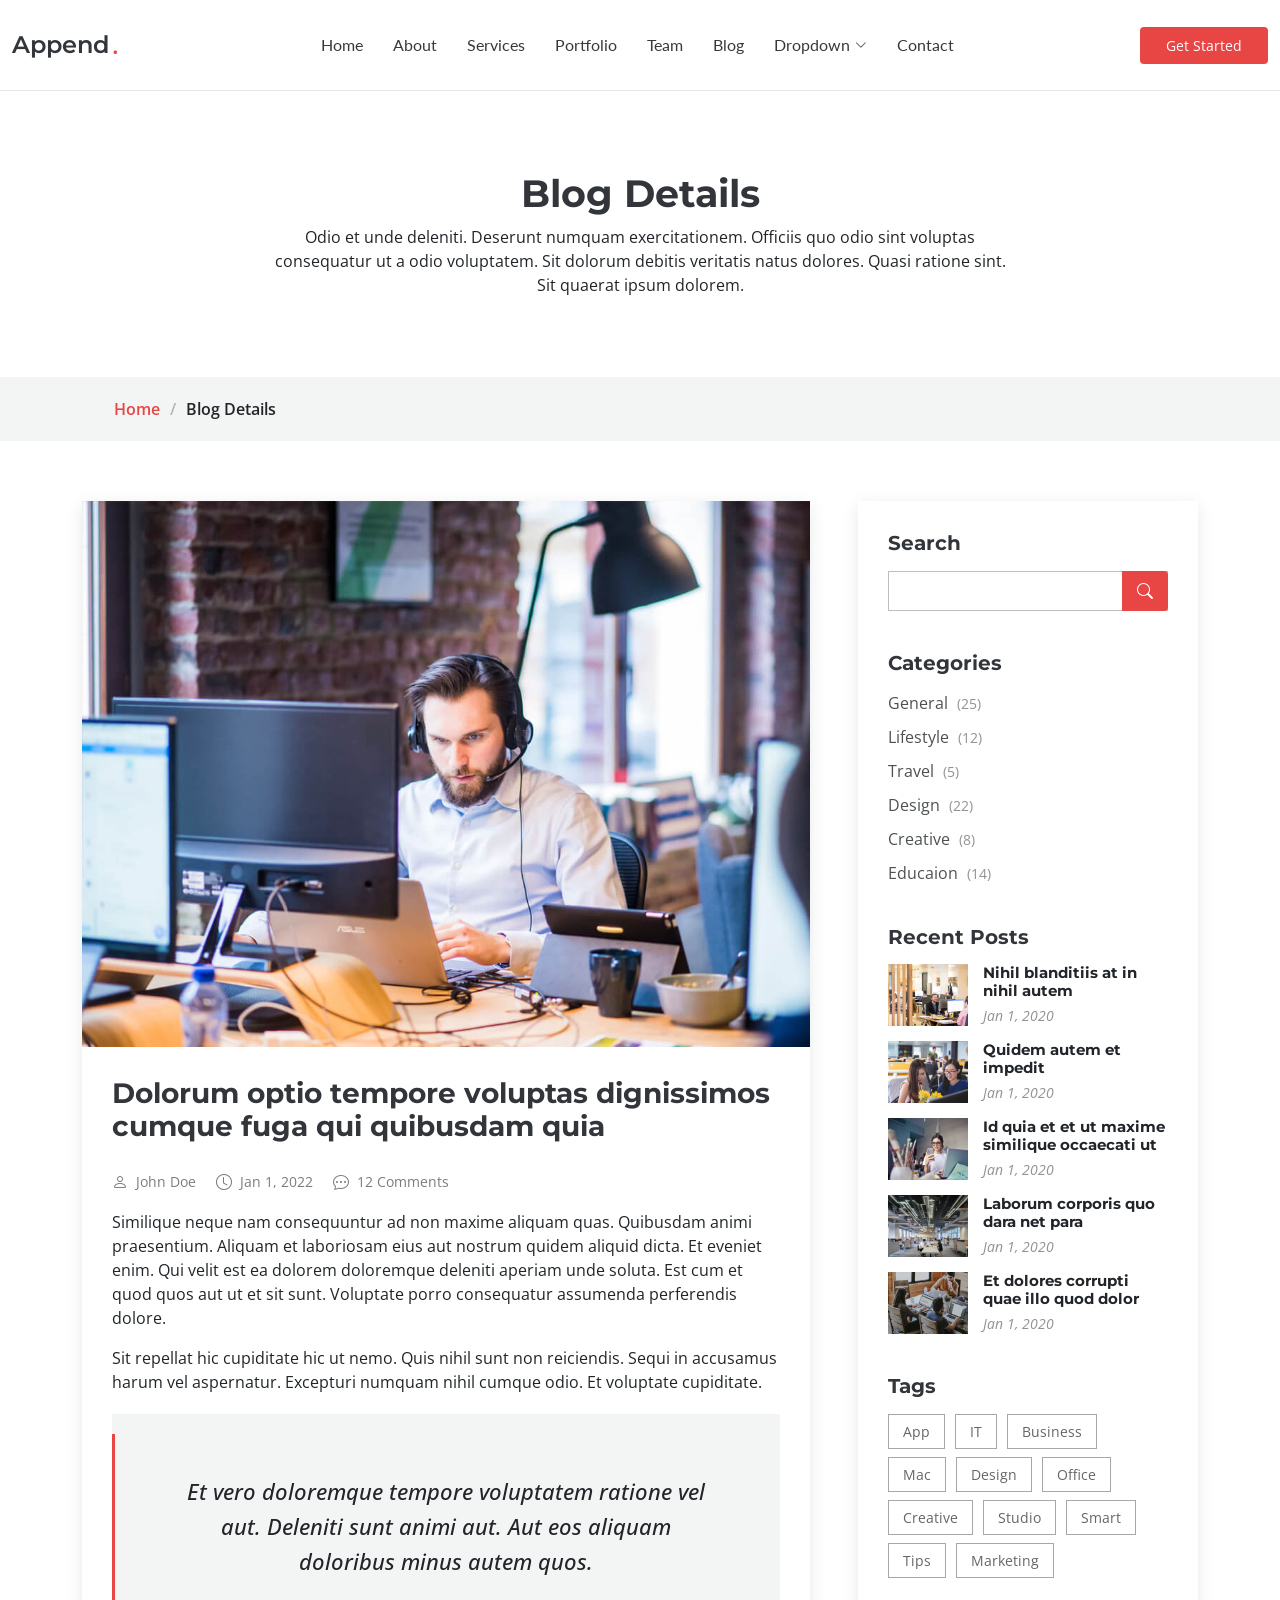
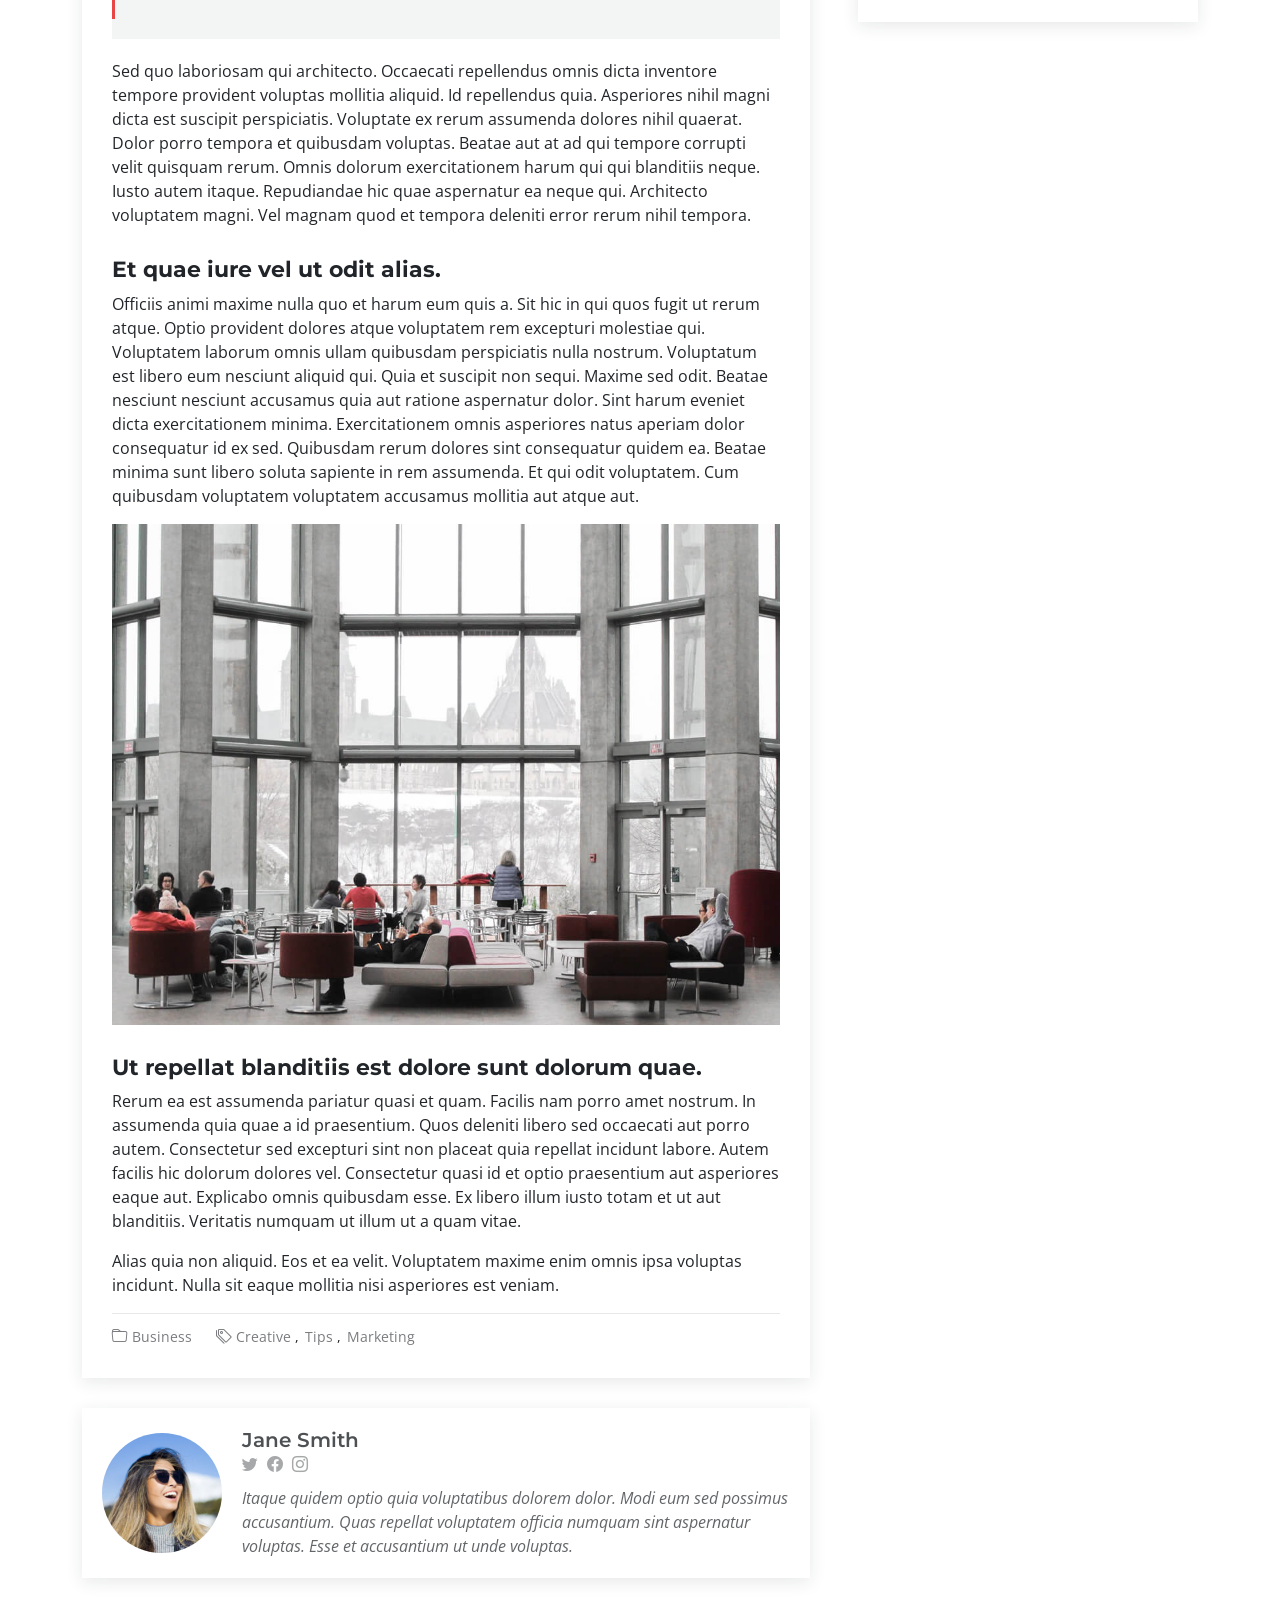
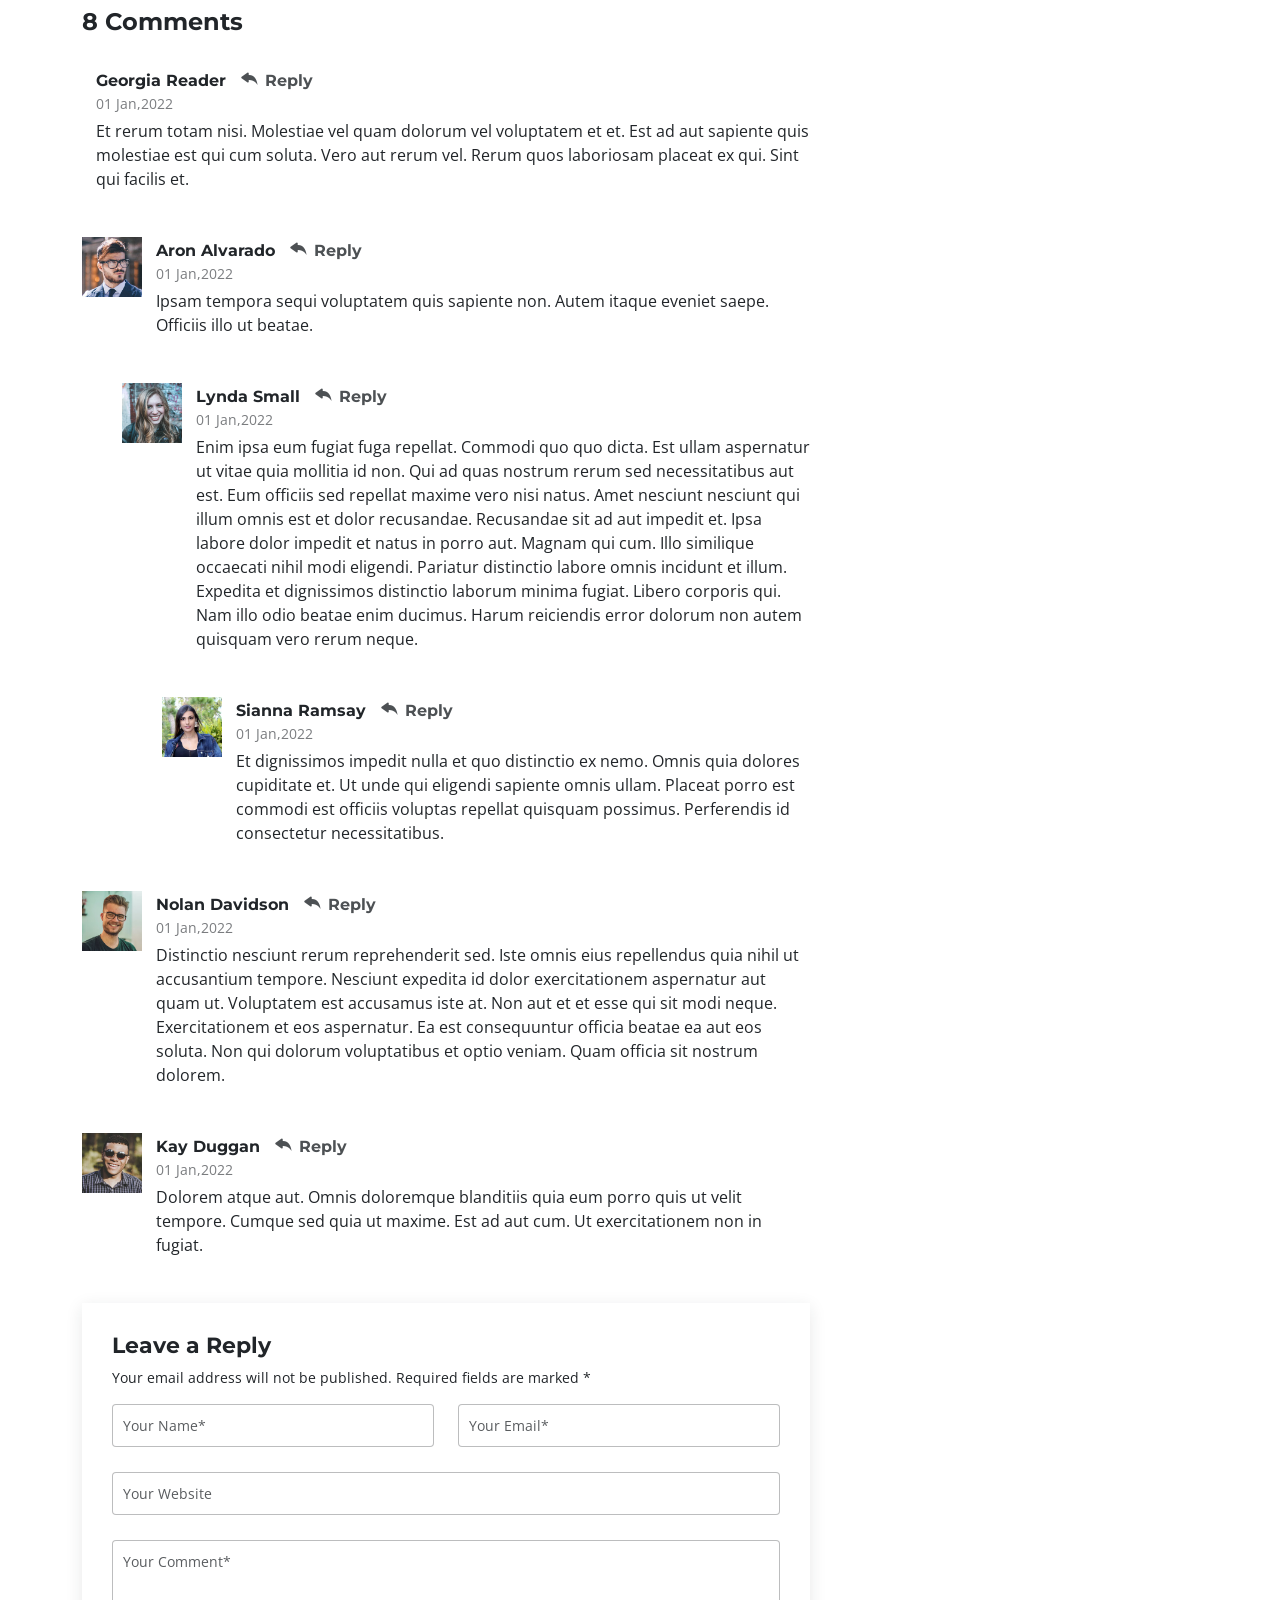
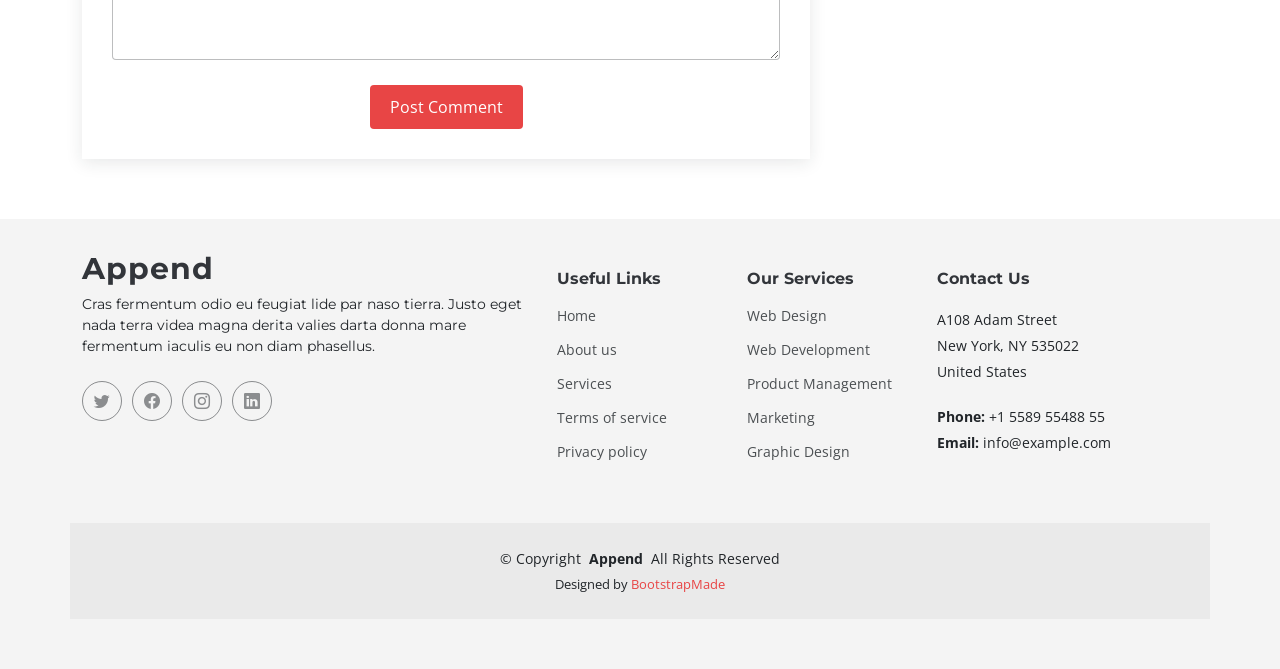
==== Append/blog-details.html @ 755de1eb "Welcome-to-Our-Website-HTML-CSS-JS" ====
<!DOCTYPE html>
<html lang="en">

<head>
  <meta charset="utf-8">
  <meta content="width=device-width, initial-scale=1.0" name="viewport">

  <title>Blog Details - Append Bootstrap Temlate</title>
  <meta content="" name="description">
  <meta content="" name="keywords">

  <!-- Favicons -->
  <link href="assets/img/favicon.png" rel="icon">
  <link href="assets/img/apple-touch-icon.png" rel="apple-touch-icon">

  <!-- Fonts -->
  <link href="https://fonts.googleapis.com" rel="preconnect">
  <link href="https://fonts.gstatic.com" rel="preconnect" crossorigin>
  <link href="https://fonts.googleapis.com/css2?family=Open+Sans:ital,wght@0,300;0,400;0,500;0,600;0,700;0,800;1,300;1,400;1,500;1,600;1,700;1,800&family=Montserrat:ital,wght@0,100;0,200;0,300;0,400;0,500;0,600;0,700;0,800;0,900;1,100;1,200;1,300;1,400;1,500;1,600;1,700;1,800;1,900&family=Lato:ital,wght@0,100;0,300;0,400;0,700;0,900;1,100;1,300;1,400;1,700;1,900&display=swap" rel="stylesheet">

  <!-- Vendor CSS Files -->
  <link href="assets/vendor/bootstrap/css/bootstrap.min.css" rel="stylesheet">
  <link href="assets/vendor/bootstrap-icons/bootstrap-icons.css" rel="stylesheet">
  <link href="assets/vendor/glightbox/css/glightbox.min.css" rel="stylesheet">
  <link href="assets/vendor/swiper/swiper-bundle.min.css" rel="stylesheet">
  <link href="assets/vendor/aos/aos.css" rel="stylesheet">

  <!-- Template Main CSS File -->
  <link href="assets/css/main.css" rel="stylesheet">

  <!-- =======================================================
  * Template Name: Append
  * Updated: Jun 20 2023 with Bootstrap v5.3.0
  * Template URL: https://bootstrapmade.com/append-bootstrap-website-template/
  * Author: BootstrapMade.com
  * License: https://bootstrapmade.com/license/
  ======================================================== -->
</head>

<body class="blog-details-page" data-bs-spy="scroll" data-bs-target="#navmenu">

  <!-- ======= Header ======= -->
  <header id="header" class="header sticky-top d-flex align-items-center">
    <div class="container-fluid d-flex align-items-center justify-content-between">

      <a href="index.html" class="logo d-flex align-items-center me-auto me-xl-0">
        <!-- Uncomment the line below if you also wish to use an image logo -->
        <!-- <img src="assets/img/logo.png" alt=""> -->
        <h1>Append</h1>
        <span>.</span>
      </a>

      <!-- Nav Menu -->
      <nav id="navmenu" class="navmenu">
        <ul>
          <li><a href="index.html#hero">Home</a></li>
          <li><a href="index.html#about">About</a></li>
          <li><a href="index.html#services">Services</a></li>
          <li><a href="index.html#portfolio">Portfolio</a></li>
          <li><a href="index.html#team">Team</a></li>
          <li><a href="blog.html">Blog</a></li>
          <li class="dropdown has-dropdown"><a href="#"><span>Dropdown</span> <i class="bi bi-chevron-down"></i></a>
            <ul class="dd-box-shadow">
              <li><a href="#">Dropdown 1</a></li>
              <li class="dropdown has-dropdown"><a href="#"><span>Deep Dropdown</span> <i class="bi bi-chevron-down"></i></a>
                <ul class="dd-box-shadow">
                  <li><a href="#">Deep Dropdown 1</a></li>
                  <li><a href="#">Deep Dropdown 2</a></li>
                  <li><a href="#">Deep Dropdown 3</a></li>
                  <li><a href="#">Deep Dropdown 4</a></li>
                  <li><a href="#">Deep Dropdown 5</a></li>
                </ul>
              </li>
              <li><a href="#">Dropdown 2</a></li>
              <li><a href="#">Dropdown 3</a></li>
              <li><a href="#">Dropdown 4</a></li>
            </ul>
          </li>
          <li><a href="index.html#contact">Contact</a></li>
        </ul>

        <i class="mobile-nav-toggle d-xl-none bi bi-list"></i>
      </nav><!-- End Nav Menu -->

      <a class="btn-getstarted" href="index.html#about">Get Started</a>

    </div>
  </header><!-- End Header -->

  <main id="main">

    <!-- Blog Details Page Title & Breadcrumbs -->
    <div data-aos="fade" class="page-title">
      <div class="heading">
        <div class="container">
          <div class="row d-flex justify-content-center text-center">
            <div class="col-lg-8">
              <h1>Blog Details</h1>
              <p class="mb-0">Odio et unde deleniti. Deserunt numquam exercitationem. Officiis quo odio sint voluptas consequatur ut a odio voluptatem. Sit dolorum debitis veritatis natus dolores. Quasi ratione sint. Sit quaerat ipsum dolorem.</p>
            </div>
          </div>
        </div>
      </div>
      <nav class="breadcrumbs">
        <div class="container">
          <ol>
            <li><a href="index.html">Home</a></li>
            <li class="current">Blog Details</li>
          </ol>
        </div>
      </nav>
    </div><!-- End Page Title -->

    <!-- Blog-details Section - Blog Details Page -->
    <section id="blog-details" class="blog-details">

      <div class="container" data-aos="fade-up" data-aos-delay="100">

        <div class="row g-5">

          <div class="col-lg-8">

            <article class="article">

              <div class="post-img">
                <img src="assets/img/blog/blog-1.jpg" alt="" class="img-fluid">
              </div>

              <h2 class="title">Dolorum optio tempore voluptas dignissimos cumque fuga qui quibusdam quia</h2>

              <div class="meta-top">
                <ul>
                  <li class="d-flex align-items-center"><i class="bi bi-person"></i> <a href="blog-details.html">John Doe</a></li>
                  <li class="d-flex align-items-center"><i class="bi bi-clock"></i> <a href="blog-details.html"><time datetime="2020-01-01">Jan 1, 2022</time></a></li>
                  <li class="d-flex align-items-center"><i class="bi bi-chat-dots"></i> <a href="blog-details.html">12 Comments</a></li>
                </ul>
              </div><!-- End meta top -->

              <div class="content">
                <p>
                  Similique neque nam consequuntur ad non maxime aliquam quas. Quibusdam animi praesentium. Aliquam et laboriosam eius aut nostrum quidem aliquid dicta.
                  Et eveniet enim. Qui velit est ea dolorem doloremque deleniti aperiam unde soluta. Est cum et quod quos aut ut et sit sunt. Voluptate porro consequatur assumenda perferendis dolore.
                </p>

                <p>
                  Sit repellat hic cupiditate hic ut nemo. Quis nihil sunt non reiciendis. Sequi in accusamus harum vel aspernatur. Excepturi numquam nihil cumque odio. Et voluptate cupiditate.
                </p>

                <blockquote>
                  <p>
                    Et vero doloremque tempore voluptatem ratione vel aut. Deleniti sunt animi aut. Aut eos aliquam doloribus minus autem quos.
                  </p>
                </blockquote>

                <p>
                  Sed quo laboriosam qui architecto. Occaecati repellendus omnis dicta inventore tempore provident voluptas mollitia aliquid. Id repellendus quia. Asperiores nihil magni dicta est suscipit perspiciatis. Voluptate ex rerum assumenda dolores nihil quaerat.
                  Dolor porro tempora et quibusdam voluptas. Beatae aut at ad qui tempore corrupti velit quisquam rerum. Omnis dolorum exercitationem harum qui qui blanditiis neque.
                  Iusto autem itaque. Repudiandae hic quae aspernatur ea neque qui. Architecto voluptatem magni. Vel magnam quod et tempora deleniti error rerum nihil tempora.
                </p>

                <h3>Et quae iure vel ut odit alias.</h3>
                <p>
                  Officiis animi maxime nulla quo et harum eum quis a. Sit hic in qui quos fugit ut rerum atque. Optio provident dolores atque voluptatem rem excepturi molestiae qui. Voluptatem laborum omnis ullam quibusdam perspiciatis nulla nostrum. Voluptatum est libero eum nesciunt aliquid qui.
                  Quia et suscipit non sequi. Maxime sed odit. Beatae nesciunt nesciunt accusamus quia aut ratione aspernatur dolor. Sint harum eveniet dicta exercitationem minima. Exercitationem omnis asperiores natus aperiam dolor consequatur id ex sed. Quibusdam rerum dolores sint consequatur quidem ea.
                  Beatae minima sunt libero soluta sapiente in rem assumenda. Et qui odit voluptatem. Cum quibusdam voluptatem voluptatem accusamus mollitia aut atque aut.
                </p>
                <img src="assets/img/blog/blog-inside-post.jpg" class="img-fluid" alt="">

                <h3>Ut repellat blanditiis est dolore sunt dolorum quae.</h3>
                <p>
                  Rerum ea est assumenda pariatur quasi et quam. Facilis nam porro amet nostrum. In assumenda quia quae a id praesentium. Quos deleniti libero sed occaecati aut porro autem. Consectetur sed excepturi sint non placeat quia repellat incidunt labore. Autem facilis hic dolorum dolores vel.
                  Consectetur quasi id et optio praesentium aut asperiores eaque aut. Explicabo omnis quibusdam esse. Ex libero illum iusto totam et ut aut blanditiis. Veritatis numquam ut illum ut a quam vitae.
                </p>
                <p>
                  Alias quia non aliquid. Eos et ea velit. Voluptatem maxime enim omnis ipsa voluptas incidunt. Nulla sit eaque mollitia nisi asperiores est veniam.
                </p>

              </div><!-- End post content -->

              <div class="meta-bottom">
                <i class="bi bi-folder"></i>
                <ul class="cats">
                  <li><a href="#">Business</a></li>
                </ul>

                <i class="bi bi-tags"></i>
                <ul class="tags">
                  <li><a href="#">Creative</a></li>
                  <li><a href="#">Tips</a></li>
                  <li><a href="#">Marketing</a></li>
                </ul>
              </div><!-- End meta bottom -->

            </article><!-- End post article -->

            <div class="blog-author d-flex align-items-center">
              <img src="assets/img/blog/blog-author.jpg" class="rounded-circle flex-shrink-0" alt="">
              <div>
                <h4>Jane Smith</h4>
                <div class="social-links">
                  <a href="https://twitters.com/#"><i class="bi bi-twitter"></i></a>
                  <a href="https://facebook.com/#"><i class="bi bi-facebook"></i></a>
                  <a href="https://instagram.com/#"><i class="biu bi-instagram"></i></a>
                </div>
                <p>
                  Itaque quidem optio quia voluptatibus dolorem dolor. Modi eum sed possimus accusantium. Quas repellat voluptatem officia numquam sint aspernatur voluptas. Esse et accusantium ut unde voluptas.
                </p>
              </div>
            </div><!-- End post author -->

            <div class="comments">

              <h4 class="comments-count">8 Comments</h4>

              <div id="comment-1" class="comment">
                <div class="d-flex">
                  <div class="comment-img"><img src="assets/img/blog/comments.jpg" alt=""></div>
                  <div>
                    <h5><a href="">Georgia Reader</a> <a href="#" class="reply"><i class="bi bi-reply-fill"></i> Reply</a></h5>
                    <time datetime="2020-01-01">01 Jan,2022</time>
                    <p>
                      Et rerum totam nisi. Molestiae vel quam dolorum vel voluptatem et et. Est ad aut sapiente quis molestiae est qui cum soluta.
                      Vero aut rerum vel. Rerum quos laboriosam placeat ex qui. Sint qui facilis et.
                    </p>
                  </div>
                </div>
              </div><!-- End comment #1 -->

              <div id="comment-2" class="comment">
                <div class="d-flex">
                  <div class="comment-img"><img src="assets/img/blog/comments-2.jpg" alt=""></div>
                  <div>
                    <h5><a href="">Aron Alvarado</a> <a href="#" class="reply"><i class="bi bi-reply-fill"></i> Reply</a></h5>
                    <time datetime="2020-01-01">01 Jan,2022</time>
                    <p>
                      Ipsam tempora sequi voluptatem quis sapiente non. Autem itaque eveniet saepe. Officiis illo ut beatae.
                    </p>
                  </div>
                </div>

                <div id="comment-reply-1" class="comment comment-reply">
                  <div class="d-flex">
                    <div class="comment-img"><img src="assets/img/blog/comments-3.jpg" alt=""></div>
                    <div>
                      <h5><a href="">Lynda Small</a> <a href="#" class="reply"><i class="bi bi-reply-fill"></i> Reply</a></h5>
                      <time datetime="2020-01-01">01 Jan,2022</time>
                      <p>
                        Enim ipsa eum fugiat fuga repellat. Commodi quo quo dicta. Est ullam aspernatur ut vitae quia mollitia id non. Qui ad quas nostrum rerum sed necessitatibus aut est. Eum officiis sed repellat maxime vero nisi natus. Amet nesciunt nesciunt qui illum omnis est et dolor recusandae.

                        Recusandae sit ad aut impedit et. Ipsa labore dolor impedit et natus in porro aut. Magnam qui cum. Illo similique occaecati nihil modi eligendi. Pariatur distinctio labore omnis incidunt et illum. Expedita et dignissimos distinctio laborum minima fugiat.

                        Libero corporis qui. Nam illo odio beatae enim ducimus. Harum reiciendis error dolorum non autem quisquam vero rerum neque.
                      </p>
                    </div>
                  </div>

                  <div id="comment-reply-2" class="comment comment-reply">
                    <div class="d-flex">
                      <div class="comment-img"><img src="assets/img/blog/comments-4.jpg" alt=""></div>
                      <div>
                        <h5><a href="">Sianna Ramsay</a> <a href="#" class="reply"><i class="bi bi-reply-fill"></i> Reply</a></h5>
                        <time datetime="2020-01-01">01 Jan,2022</time>
                        <p>
                          Et dignissimos impedit nulla et quo distinctio ex nemo. Omnis quia dolores cupiditate et. Ut unde qui eligendi sapiente omnis ullam. Placeat porro est commodi est officiis voluptas repellat quisquam possimus. Perferendis id consectetur necessitatibus.
                        </p>
                      </div>
                    </div>

                  </div><!-- End comment reply #2-->

                </div><!-- End comment reply #1-->

              </div><!-- End comment #2-->

              <div id="comment-3" class="comment">
                <div class="d-flex">
                  <div class="comment-img"><img src="assets/img/blog/comments-5.jpg" alt=""></div>
                  <div>
                    <h5><a href="">Nolan Davidson</a> <a href="#" class="reply"><i class="bi bi-reply-fill"></i> Reply</a></h5>
                    <time datetime="2020-01-01">01 Jan,2022</time>
                    <p>
                      Distinctio nesciunt rerum reprehenderit sed. Iste omnis eius repellendus quia nihil ut accusantium tempore. Nesciunt expedita id dolor exercitationem aspernatur aut quam ut. Voluptatem est accusamus iste at.
                      Non aut et et esse qui sit modi neque. Exercitationem et eos aspernatur. Ea est consequuntur officia beatae ea aut eos soluta. Non qui dolorum voluptatibus et optio veniam. Quam officia sit nostrum dolorem.
                    </p>
                  </div>
                </div>

              </div><!-- End comment #3 -->

              <div id="comment-4" class="comment">
                <div class="d-flex">
                  <div class="comment-img"><img src="assets/img/blog/comments-6.jpg" alt=""></div>
                  <div>
                    <h5><a href="">Kay Duggan</a> <a href="#" class="reply"><i class="bi bi-reply-fill"></i> Reply</a></h5>
                    <time datetime="2020-01-01">01 Jan,2022</time>
                    <p>
                      Dolorem atque aut. Omnis doloremque blanditiis quia eum porro quis ut velit tempore. Cumque sed quia ut maxime. Est ad aut cum. Ut exercitationem non in fugiat.
                    </p>
                  </div>
                </div>

              </div><!-- End comment #4 -->

              <div class="reply-form">

                <h4>Leave a Reply</h4>
                <p>Your email address will not be published. Required fields are marked * </p>
                <form action="">
                  <div class="row">
                    <div class="col-md-6 form-group">
                      <input name="name" type="text" class="form-control" placeholder="Your Name*">
                    </div>
                    <div class="col-md-6 form-group">
                      <input name="email" type="text" class="form-control" placeholder="Your Email*">
                    </div>
                  </div>
                  <div class="row">
                    <div class="col form-group">
                      <input name="website" type="text" class="form-control" placeholder="Your Website">
                    </div>
                  </div>
                  <div class="row">
                    <div class="col form-group">
                      <textarea name="comment" class="form-control" placeholder="Your Comment*"></textarea>
                    </div>
                  </div>

                  <div class="text-center">
                    <button type="submit" class="btn btn-primary">Post Comment</button>
                  </div>

                </form>

              </div>

            </div><!-- End blog comments -->

          </div>

          <div class="col-lg-4">

            <div class="sidebar">

              <div class="sidebar-item search-form">
                <h3 class="sidebar-title">Search</h3>
                <form action="" class="mt-3">
                  <input type="text">
                  <button type="submit"><i class="bi bi-search"></i></button>
                </form>
              </div><!-- End sidebar search formn-->

              <div class="sidebar-item categories">
                <h3 class="sidebar-title">Categories</h3>
                <ul class="mt-3">
                  <li><a href="#">General <span>(25)</span></a></li>
                  <li><a href="#">Lifestyle <span>(12)</span></a></li>
                  <li><a href="#">Travel <span>(5)</span></a></li>
                  <li><a href="#">Design <span>(22)</span></a></li>
                  <li><a href="#">Creative <span>(8)</span></a></li>
                  <li><a href="#">Educaion <span>(14)</span></a></li>
                </ul>
              </div><!-- End sidebar categories-->

              <div class="sidebar-item recent-posts">
                <h3 class="sidebar-title">Recent Posts</h3>

                <div class="post-item">
                  <img src="assets/img/blog/blog-recent-1.jpg" alt="" class="flex-shrink-0">
                  <div>
                    <h4><a href="blog-details.html">Nihil blanditiis at in nihil autem</a></h4>
                    <time datetime="2020-01-01">Jan 1, 2020</time>
                  </div>
                </div><!-- End recent post item-->

                <div class="post-item">
                  <img src="assets/img/blog/blog-recent-2.jpg" alt="" class="flex-shrink-0">
                  <div>
                    <h4><a href="blog-details.html">Quidem autem et impedit</a></h4>
                    <time datetime="2020-01-01">Jan 1, 2020</time>
                  </div>
                </div><!-- End recent post item-->

                <div class="post-item">
                  <img src="assets/img/blog/blog-recent-3.jpg" alt="" class="flex-shrink-0">
                  <div>
                    <h4><a href="blog-details.html">Id quia et et ut maxime similique occaecati ut</a></h4>
                    <time datetime="2020-01-01">Jan 1, 2020</time>
                  </div>
                </div><!-- End recent post item-->

                <div class="post-item">
                  <img src="assets/img/blog/blog-recent-4.jpg" alt="" class="flex-shrink-0">
                  <div>
                    <h4><a href="blog-details.html">Laborum corporis quo dara net para</a></h4>
                    <time datetime="2020-01-01">Jan 1, 2020</time>
                  </div>
                </div><!-- End recent post item-->

                <div class="post-item">
                  <img src="assets/img/blog/blog-recent-5.jpg" alt="" class="flex-shrink-0">
                  <div>
                    <h4><a href="blog-details.html">Et dolores corrupti quae illo quod dolor</a></h4>
                    <time datetime="2020-01-01">Jan 1, 2020</time>
                  </div>
                </div><!-- End recent post item-->

              </div><!-- End sidebar recent posts-->

              <div class="sidebar-item tags">
                <h3 class="sidebar-title">Tags</h3>
                <ul class="mt-3">
                  <li><a href="#">App</a></li>
                  <li><a href="#">IT</a></li>
                  <li><a href="#">Business</a></li>
                  <li><a href="#">Mac</a></li>
                  <li><a href="#">Design</a></li>
                  <li><a href="#">Office</a></li>
                  <li><a href="#">Creative</a></li>
                  <li><a href="#">Studio</a></li>
                  <li><a href="#">Smart</a></li>
                  <li><a href="#">Tips</a></li>
                  <li><a href="#">Marketing</a></li>
                </ul>
              </div><!-- End sidebar tags-->

            </div><!-- End Sidebar -->

          </div>

        </div>

      </div>

    </section><!-- End Blog-details Section -->

  </main>

  <!-- ======= Footer ======= -->
  <footer id="footer" class="footer">

    <div class="container footer-top">
      <div class="row gy-4">
        <div class="col-lg-5 col-md-12 footer-about">
          <a href="index.html" class="logo d-flex align-items-center">
            <span>Append</span>
          </a>
          <p>Cras fermentum odio eu feugiat lide par naso tierra. Justo eget nada terra videa magna derita valies darta donna mare fermentum iaculis eu non diam phasellus.</p>
          <div class="social-links d-flex mt-4">
            <a href=""><i class="bi bi-twitter"></i></a>
            <a href=""><i class="bi bi-facebook"></i></a>
            <a href=""><i class="bi bi-instagram"></i></a>
            <a href=""><i class="bi bi-linkedin"></i></a>
          </div>
        </div>

        <div class="col-lg-2 col-6 footer-links">
          <h4>Useful Links</h4>
          <ul>
            <li><a href="#">Home</a></li>
            <li><a href="#">About us</a></li>
            <li><a href="#">Services</a></li>
            <li><a href="#">Terms of service</a></li>
            <li><a href="#">Privacy policy</a></li>
          </ul>
        </div>

        <div class="col-lg-2 col-6 footer-links">
          <h4>Our Services</h4>
          <ul>
            <li><a href="#">Web Design</a></li>
            <li><a href="#">Web Development</a></li>
            <li><a href="#">Product Management</a></li>
            <li><a href="#">Marketing</a></li>
            <li><a href="#">Graphic Design</a></li>
          </ul>
        </div>

        <div class="col-lg-3 col-md-12 footer-contact text-center text-md-start">
          <h4>Contact Us</h4>
          <p>A108 Adam Street</p>
          <p>New York, NY 535022</p>
          <p>United States</p>
          <p class="mt-4"><strong>Phone:</strong> <span>+1 5589 55488 55</span></p>
          <p><strong>Email:</strong> <span>info@example.com</span></p>
        </div>

      </div>
    </div>

    <div class="container copyright text-center mt-4">
      <p>&copy; <span>Copyright</span> <strong class="px-1">Append</strong> <span>All Rights Reserved</span></p>
      <div class="credits">
        <!-- All the links in the footer should remain intact. -->
        <!-- You can delete the links only if you've purchased the pro version. -->
        <!-- Licensing information: https://bootstrapmade.com/license/ -->
        <!-- Purchase the pro version with working PHP/AJAX contact form: [buy-url] -->
        Designed by <a href="https://bootstrapmade.com/">BootstrapMade</a>
      </div>
    </div>

  </footer><!-- End Footer -->

  <!-- Scroll Top Button -->
  <a href="#" id="scroll-top" class="scroll-top d-flex align-items-center justify-content-center"><i class="bi bi-arrow-up-short"></i></a>

  <!-- Preloader -->
  <div id="preloader">
    <div></div>
    <div></div>
    <div></div>
    <div></div>
  </div>

  <!-- Vendor JS Files -->
  <script src="assets/vendor/bootstrap/js/bootstrap.bundle.min.js"></script>
  <script src="assets/vendor/glightbox/js/glightbox.min.js"></script>
  <script src="assets/vendor/purecounter/purecounter_vanilla.js"></script>
  <script src="assets/vendor/isotope-layout/isotope.pkgd.min.js"></script>
  <script src="assets/vendor/swiper/swiper-bundle.min.js"></script>
  <script src="assets/vendor/aos/aos.js"></script>
  <script src="assets/vendor/php-email-form/validate.js"></script>

  <!-- Template Main JS File -->
  <script src="assets/js/main.js"></script>

</body>

</html>
---- Append/assets/css/main.css ----
/**
* Template Name: Append
* Updated: Jun 20 2023 with Bootstrap v5.3.0
* Template URL: https://bootstrapmade.com/append-bootstrap-website-template/
* Author: BootstrapMade.com
* License: https://bootstrapmade.com/license/
*/

/*--------------------------------------------------------------
# Font & Color Variables
# Help: https://bootstrapmade.com/color-system/
--------------------------------------------------------------*/
/* Fonts */
:root {
  --font-default: "Open Sans", system-ui, -apple-system, "Segoe UI", Roboto, "Helvetica Neue", Arial, "Noto Sans", "Liberation Sans", sans-serif, "Apple Color Emoji", "Segoe UI Emoji", "Segoe UI Symbol", "Noto Color Emoji";
  --font-primary: "Montserrat", sans-serif;
  --font-secondary: "Lato", sans-serif;
}

/* Global Colors */
:root {
  --color-default: #212529;
  --color-default-rgb: 33, 37, 41;
  --color-background: #ffffff;
  --color-background-rgb: 255, 255, 255;
  --color-primary: #e84545;
  --color-primary-rgb: 232, 69, 69;
  --color-secondary: #32353a;
  --color-secondary-rgb: 50, 53, 58;
  --color-box-background: #ffffff;
  --color-box-background-rgb: 255, 255, 255;
  --color-inverse: #ffffff;
  --color-inverse-rgb: 255, 255, 255;
}

/* Nav Menu Colors */
:root {
  --color-nav: #3a3939;
  --color-nav-hover: #e84545;
  --color-nav-dropdown: #3a3939;
  --color-nav-dropdown-hover: #e84545;
  --color-nav-dropdown-background: #ffffff;
  --color-nav-mobile-background: #ffffff;
}

/* Smooth scroll */
:root {
  scroll-behavior: smooth;
}

/*--------------------------------------------------------------
# General
--------------------------------------------------------------*/
body {
  color: var(--color-default);
  background-color: var(--color-background);
  font-family: var(--font-default);
}

a {
  color: var(--color-primary);
  text-decoration: none;
  transition: 0.3s;
}

a:hover {
  color: rgba(var(--color-primary-rgb), 0.7);
  text-decoration: none;
}

h1,
h2,
h3,
h4,
h5,
h6 {
  font-family: var(--font-primary);
}

section {
  color: var(--color-default);
  background-color: var(--color-background);
  padding: 60px 0;
  overflow: clip;
}

/*--------------------------------------------------------------
# Section Title
--------------------------------------------------------------*/
.section-title {
  text-align: center;
  padding-bottom: 60px;
}

.section-title h2 {
  color: var(--color-secondary);
  font-size: 32px;
  font-weight: 700;
  position: relative;
}

.section-title h2:before,
.section-title h2:after {
  content: "";
  width: 50px;
  height: 2px;
  background: var(--color-primary);
  display: inline-block;
}

.section-title h2:before {
  margin: 0 15px 10px 0;
}

.section-title h2:after {
  margin: 0 0 10px 15px;
}

.section-title p {
  margin-bottom: 0;
}

/*--------------------------------------------------------------
# Page Title & Breadcrumbs
--------------------------------------------------------------*/
.page-title {
  --color-box-background: rgba(var(--color-default-rgb), .05);
  color: var(--color-default);
  background-color: var(--color-background);
}

.page-title .heading {
  padding: 80px 0;
  border-top: 1px solid rgba(var(--color-default-rgb), 0.1);
}

.page-title .heading h1 {
  font-size: 38px;
  font-weight: 700;
  color: var(--color-secondary);
}

.page-title nav {
  background-color: var(--color-box-background);
  padding: 20px 0;
}

.page-title nav ol {
  display: flex;
  flex-wrap: wrap;
  list-style: none;
  margin: 0;
  font-size: 16px;
  font-weight: 600;
}

.page-title nav ol li+li {
  padding-left: 10px;
}

.page-title nav ol li+li::before {
  content: "/";
  display: inline-block;
  padding-right: 10px;
  color: rgba(var(--color-default-rgb), 0.3);
}

/*--------------------------------------------------------------
# Global Header
--------------------------------------------------------------*/
.header {
  --color-background: #ffffff;
  --color-inverse: #ffffff;
  color: var(--color-default);
  background-color: var(--color-background);
  padding: 15px 0;
  transition: all 0.5s;
  z-index: 997;
}

.header .logo img {
  max-height: 40px;
  margin-right: 6px;
}

.header .logo h1 {
  font-size: 24px;
  margin: 0;
  font-weight: 600;
  color: var(--color-secondary);
}

.header .logo span {
  color: var(--color-primary);
  font-size: 24px;
  font-weight: 600;
  padding-left: 3px;
}

.header .btn-getstarted,
.header .btn-getstarted:focus {
  color: var(--color-inverse);
  background: var(--color-primary);
  font-size: 14px;
  padding: 8px 26px;
  margin: 0;
  border-radius: 4px;
  transition: 0.3s;
}

.header .btn-getstarted:hover,
.header .btn-getstarted:focus:hover {
  color: var(--color-inverse);
  background: rgba(var(--color-primary-rgb), 0.85);
}

@media (max-width: 1200px) {
  .header .logo {
    order: 1;
  }

  .header .btn-getstarted {
    order: 2;
    margin: 0 15px 0 0;
    padding: 6px 20px;
  }

  .header .navmenu {
    order: 3;
  }
}

/* Global Header on page scroll
------------------------------*/
.scrolled .header {
  --color-background: #ffffff;
  --color-secondary: #444444;
  --color-nav: #444444;
  --color-nav-hover: #e84545;
  box-shadow: 0 0 30px 10px rgba(0, 0, 0, 0.1);
}

/* Global Scroll Margin Top
------------------------------*/
section {
  scroll-margin-top: 90px;
}

@media (max-width: 1199px) {
  section {
    scroll-margin-top: 66px;
  }
}

/* Home Page Custom Header
------------------------------*/
.index-page .header {
  --color-background: rgba(255, 255, 255, 0);
  --color-secondary: #ffffff;
  --color-nav: rgba(255, 255, 255, 0.515);
  --color-nav-hover: #ffffff;
}

/* Home Page Custom Header on page scroll
------------------------------*/
.index-page.scrolled .header {
  --color-background: #ffffff;
  --color-secondary: #444444;
  --color-nav: #444444;
  --color-nav-hover: #d83535;
}

/*--------------------------------------------------------------
# Navigation Menu
--------------------------------------------------------------*/
/* Desktop Navigation */
@media (min-width: 1200px) {
  .navmenu {
    padding: 0;
  }

  .navmenu ul {
    margin: 0;
    padding: 0;
    display: flex;
    list-style: none;
    align-items: center;
  }

  .navmenu li {
    position: relative;
  }

  .navmenu a,
  .navmenu a:focus {
    color: var(--color-nav);
    padding: 18px 15px;
    font-size: 16px;
    font-family: var(--font-secondary);
    font-weight: 400;
    display: flex;
    align-items: center;
    justify-content: space-between;
    white-space: nowrap;
    transition: 0.3s;
  }

  .navmenu a i,
  .navmenu a:focus i {
    font-size: 12px;
    line-height: 0;
    margin-left: 5px;
    transition: 0.3s;
  }

  .navmenu li:last-child a {
    padding-right: 0;
  }

  .navmenu li:hover>a,
  .navmenu .active,
  .navmenu .active:focus {
    color: var(--color-nav-hover);
  }

  .navmenu .dropdown ul {
    margin: 0;
    padding: 10px 0;
    background: var(--color-nav-dropdown-background);
    display: block;
    position: absolute;
    visibility: hidden;
    left: 14px;
    top: 130%;
    opacity: 0;
    transition: 0.3s;
    border-radius: 4px;
    z-index: 99;
  }

  .navmenu .dropdown ul li {
    min-width: 200px;
  }

  .navmenu .dropdown ul a {
    padding: 10px 20px;
    font-size: 15px;
    text-transform: none;
    color: var(--color-nav-dropdown);
  }

  .navmenu .dropdown ul a i {
    font-size: 12px;
  }

  .navmenu .dropdown ul a:hover,
  .navmenu .dropdown ul .active:hover,
  .navmenu .dropdown ul li:hover>a {
    color: var(--color-nav-dropdown-hover);
  }

  .navmenu .dropdown:hover>ul {
    opacity: 1;
    top: 100%;
    visibility: visible;
  }

  .navmenu .dropdown .dropdown ul {
    top: 0;
    left: -90%;
    visibility: hidden;
  }

  .navmenu .dropdown .dropdown:hover>ul {
    opacity: 1;
    top: 0;
    left: -100%;
    visibility: visible;
  }

  .navmenu .megamenu {
    position: static;
  }

  .navmenu .megamenu ul {
    margin: 0;
    padding: 10px;
    background: var(--color-nav-dropdown-background);
    box-shadow: 0px 0px 20px rgba(var(--color-default-rgb), 0.1);
    display: block;
    position: absolute;
    top: 130%;
    left: 0;
    right: 0;
    visibility: hidden;
    opacity: 0;
    display: flex;
    transition: 0.3s;
    border-radius: 4px;
    z-index: 99;
  }

  .navmenu .megamenu ul li {
    flex: 1;
  }

  .navmenu .megamenu ul li a,
  .navmenu .megamenu ul li:hover>a {
    padding: 10px 20px;
    font-size: 15px;
    color: var(--color-nav-dropdown);
  }

  .navmenu .megamenu ul li a:hover,
  .navmenu .megamenu ul li .active,
  .navmenu .megamenu ul li .active:hover {
    color: var(--color-nav-dropdown-hover);
  }

  .navmenu .megamenu:hover>ul {
    opacity: 1;
    top: 100%;
    visibility: visible;
  }

  .navmenu .dd-box-shadow {
    box-shadow: 0px 0px 30px rgba(var(--color-default-rgb), 0.15);
  }
}

/* Mobile Navigation */
@media (max-width: 1199px) {
  .mobile-nav-toggle {
    color: var(--color-nav);
    font-size: 28px;
    line-height: 0;
    margin-right: 10px;
    cursor: pointer;
    transition: color 0.3s;
  }

  .navmenu {
    padding: 0;
    z-index: 9997;
  }

  .navmenu ul {
    display: none;
    position: absolute;
    inset: 60px 20px 20px 20px;
    padding: 10px 0;
    margin: 0;
    border-radius: 6px;
    background-color: var(--color-nav-mobile-background);
    overflow-y: auto;
    transition: 0.3s;
    z-index: 9998;
    box-shadow: 0px 0px 30px rgba(var(--color-default-rgb), 0.1);
  }

  .navmenu a,
  .navmenu a:focus {
    color: var(--color-nav-dropdown);
    padding: 10px 20px;
    font-family: var(--font-secondary);
    font-size: 17px;
    font-weight: 500;
    display: flex;
    align-items: center;
    justify-content: space-between;
    white-space: nowrap;
    transition: 0.3s;
  }

  .navmenu a i,
  .navmenu a:focus i {
    font-size: 12px;
    line-height: 0;
    margin-left: 5px;
    width: 30px;
    height: 30px;
    display: flex;
    align-items: center;
    justify-content: center;
    border-radius: 50%;
    transition: 0.3s;
    background-color: rgba(var(--color-primary-rgb), 0.1);
  }

  .navmenu a i:hover,
  .navmenu a:focus i:hover {
    background-color: var(--color-primary);
    color: var(--color-inverse);
  }

  .navmenu a:hover,
  .navmenu .active,
  .navmenu .active:focus {
    color: var(--color-nav-dropdown-hover);
  }

  .navmenu .active i,
  .navmenu .active:focus i {
    background-color: var(--color-primary);
    color: var(--color-inverse);
    transform: rotate(180deg);
  }

  .navmenu .dropdown ul,
  .navmenu .megamenu ul {
    position: static;
    display: none;
    z-index: 99;
    padding: 10px 0;
    margin: 10px 20px;
    background-color: var(--color-nav-dropdown-background);
    transition: all 0.5s ease-in-out;
  }

  .navmenu .dropdown ul ul,
  .navmenu .megamenu ul ul {
    background-color: rgba(33, 37, 41, 0.1);
  }

  .navmenu .dropdown>.dropdown-active,
  .navmenu .megamenu>.dropdown-active {
    display: block;
    background-color: rgba(33, 37, 41, 0.03);
  }

  .mobile-nav-active {
    overflow: hidden;
  }

  .mobile-nav-active .mobile-nav-toggle {
    color: #fff;
    position: absolute;
    font-size: 32px;
    top: 15px;
    right: 15px;
    margin-right: 0;
    z-index: 9999;
  }

  .mobile-nav-active .navmenu {
    position: fixed;
    overflow: hidden;
    inset: 0;
    background: rgba(33, 37, 41, 0.8);
    transition: 0.3s;
  }

  .mobile-nav-active .navmenu>ul {
    display: block;
  }
}

/*--------------------------------------------------------------
# Scroll Top Button
--------------------------------------------------------------*/
.scroll-top {
  position: fixed;
  visibility: hidden;
  opacity: 0;
  right: 15px;
  bottom: 15px;
  z-index: 99999;
  background-color: var(--color-primary);
  width: 40px;
  height: 40px;
  border-radius: 4px;
  transition: all 0.4s;
}

.scroll-top i {
  font-size: 24px;
  color: #ffffff;
  line-height: 0;
}

.scroll-top:hover {
  background-color: rgba(var(--color-primary-rgb), 0.8);
  color: #ffffff;
}

.scroll-top.active {
  visibility: visible;
  opacity: 1;
}

/*--------------------------------------------------------------
# Preloader
--------------------------------------------------------------*/
#preloader {
  position: fixed;
  inset: 0;
  z-index: 9999;
  overflow: hidden;
  background-color: var(--color-background);
  transition: all 0.6s ease-out;
  width: 100%;
  height: 100vh;
  display: flex;
  align-items: center;
  justify-content: center;
}

#preloader div {
  width: 13px;
  height: 13px;
  background-color: var(--color-primary);
  border-radius: 50%;
  animation-timing-function: cubic-bezier(0, 1, 1, 0);
  position: absolute;
  left: 50%;
}

#preloader div:nth-child(1) {
  left: calc(50% + 8px);
  animation: animate-preloader-1 0.6s infinite;
}

#preloader div:nth-child(2) {
  left: calc(50% + 8px);
  animation: animate-preloader-2 0.6s infinite;
}

#preloader div:nth-child(3) {
  left: calc(50% + 32px);
  animation: animate-preloader-2 0.6s infinite;
}

#preloader div:nth-child(4) {
  left: calc(50% + 56px);
  animation: animate-preloader-3 0.6s infinite;
}

@keyframes animate-preloader-1 {
  0% {
    transform: scale(0);
  }

  100% {
    transform: scale(1);
  }
}

@keyframes animate-preloader-3 {
  0% {
    transform: scale(1);
  }

  100% {
    transform: scale(0);
  }
}

@keyframes animate-preloader-2 {
  0% {
    transform: translate(0, 0);
  }

  100% {
    transform: translate(24px, 0);
  }
}

/*--------------------------------------------------------------
# Disable aos animation delay on mobile devices
--------------------------------------------------------------*/
@media screen and (max-width: 768px) {
  [data-aos-delay] {
    transition-delay: 0 !important;
  }
}

/*--------------------------------------------------------------
# Footer
--------------------------------------------------------------*/
.footer {
  --color-background: #f4f4f4;
  --color-box-background: #eaeaea;
  color: var(--color-default);
  background-color: var(--color-background);
  font-size: 14px;
  padding-bottom: 50px;
}

.footer .footer-top {
  padding-top: 50px;
}

.footer .footer-about .logo {
  line-height: 0;
  margin-bottom: 25px;
}

.footer .footer-about .logo img {
  max-height: 40px;
  margin-right: 6px;
}

.footer .footer-about .logo span {
  color: var(--color-secondary);
  font-size: 30px;
  font-weight: 700;
  letter-spacing: 1px;
  font-family: var(--font-primary);
}

.footer .footer-about p {
  font-size: 14px;
  font-family: var(--font-primary);
}

.footer .social-links a {
  display: flex;
  align-items: center;
  justify-content: center;
  width: 40px;
  height: 40px;
  border-radius: 50%;
  border: 1px solid rgba(var(--color-default-rgb), 0.5);
  font-size: 16px;
  color: rgba(var(--color-default-rgb), 0.5);
  margin-right: 10px;
  transition: 0.3s;
}

.footer .social-links a:hover {
  color: var(--color-primary);
  border-color: var(--color-primary);
}

.footer h4 {
  color: var(--color-secondary);
  font-size: 16px;
  font-weight: bold;
  position: relative;
  padding-bottom: 12px;
}

.footer .footer-links {
  margin-bottom: 30px;
}

.footer .footer-links ul {
  list-style: none;
  padding: 0;
  margin: 0;
}

.footer .footer-links ul i {
  padding-right: 2px;
  font-size: 12px;
  line-height: 0;
}

.footer .footer-links ul li {
  padding: 10px 0;
  display: flex;
  align-items: center;
}

.footer .footer-links ul li:first-child {
  padding-top: 0;
}

.footer .footer-links ul a {
  color: rgba(var(--color-default-rgb), 0.8);
  display: inline-block;
  line-height: 1;
}

.footer .footer-links ul a:hover {
  color: var(--color-primary);
}

.footer .footer-contact p {
  margin-bottom: 5px;
}

.footer .copyright {
  padding-top: 25px;
  padding-bottom: 25px;
  background-color: var(--color-box-background);
}

.footer .copyright p {
  margin-bottom: 0;
}

.footer .credits {
  margin-top: 6px;
  font-size: 13px;
}

/*--------------------------------------------------------------
# Home Page
--------------------------------------------------------------*/
/* Hero Section - Home Page
------------------------------*/
.hero {
  --color-default: #ffffff;
  --color-default-rgb: 255, 255, 255;
  --color-background: #000000;
  --color-background-rgb: 0, 0, 0;
  width: 100%;
  min-height: 100vh;
  position: relative;
  padding: 160px 0 80px 0;
  display: flex;
  align-items: center;
  justify-content: center;
}

.hero img {
  position: absolute;
  inset: 0;
  display: block;
  width: 100%;
  height: 100%;
  -o-object-fit: cover;
  object-fit: cover;
  z-index: 1;
}

.hero:before {
  content: "";
  background: rgba(var(--color-background-rgb), 0.5);
  position: absolute;
  inset: 0;
  z-index: 2;
}

.hero .container {
  position: relative;
  z-index: 3;
}

.hero h2 {
  margin: 0;
  font-size: 44px;
  font-weight: 700;
}

.hero p {
  color: rgba(var(--color-default-rgb), 0.8);
  margin: 5px 0 0 0;
  font-size: 20px;
}

.hero .sign-up-form {
  margin-top: 20px;
  padding: 10px;
  border-radius: 7px;
  background: var(--color-box-background);
  box-shadow: 0 15px 30px 0 rgba(0, 0, 0, 0.1);
}

.hero .sign-up-form .form-control {
  border: none;
}

.hero .sign-up-form .form-control:active,
.hero .sign-up-form .form-control:focus {
  outline: none;
  box-shadow: none;
}

.hero .sign-up-form input[type=submit] {
  box-shadow: 0 15px 30px 0 rgba(0, 0, 0, 0.2);
  background-color: var(--color-primary);
  border-color: var(--color-primary);
  padding: 8px 20px 10px 20px;
  border-radius: 7px;
  color: var(--color-inverse);
}

.hero .sign-up-form input[type=submit]:hover {
  background-color: rgba(var(--color-primary-rgb), 0.9);
}

@media (max-width: 768px) {
  .hero h2 {
    font-size: 32px;
  }

  .hero p {
    font-size: 18px;
  }
}

/* Clients Section - Home Page
------------------------------*/
.clients {
  padding: 10px 0;
}

.clients .client-logo {
  display: flex;
  justify-content: center;
  align-items: center;
  overflow: hidden;
}

.clients .client-logo img {
  padding: 40px;
  max-width: 80%;
  transition: 0.3s;
  opacity: 0.5;
  filter: grayscale(100);
}

.clients .client-logo img:hover {
  filter: none;
  opacity: 1;
}

@media (max-width: 640px) {
  .clients .client-logo img {
    padding: 20px;
  }
}

/* About Section - Home Page
------------------------------*/
.about {
  --color-background: #f4f4f4;
}

.about .content h3 {
  font-size: 16px;
  font-weight: 500;
  line-height: 19px;
  padding: 10px 20px;
  background: rgba(var(--color-primary-rgb), 0.05);
  color: var(--color-primary);
  border-radius: 7px;
  display: inline-block;
}

.about .content h2 {
  color: var(--color-secondary);
  font-weight: 700;
}

.about .content p:last-child {
  margin-bottom: 0;
}

.about .content .read-more {
  background: var(--color-primary);
  color: var(--color-inverse);
  font-family: var(--font-primary);
  font-weight: 500;
  font-size: 16px;
  letter-spacing: 1px;
  padding: 12px 24px;
  border-radius: 5px;
  transition: 0.3s;
  display: inline-flex;
  align-items: center;
  justify-content: center;
}

.about .content .read-more i {
  font-size: 18px;
  margin-left: 5px;
  line-height: 0;
  transition: 0.3s;
}

.about .content .read-more:hover {
  background: rgba(var(--color-primary-rgb), 0.8);
  padding-right: 19px;
}

.about .content .read-more:hover i {
  margin-left: 10px;
}

.about .icon-box {
  padding: 50px 40px;
  box-shadow: 0px 10px 50px rgba(0, 0, 0, 0.1);
  border-radius: 10px;
  transition: all 0.3s ease-out 0s;
  background-color: var(--color-box-background);
}

.about .icon-box i {
  width: 80px;
  height: 80px;
  border-radius: 50%;
  display: inline-flex;
  align-items: center;
  justify-content: center;
  margin-bottom: 24px;
  font-size: 32px;
  line-height: 0;
  transition: all 0.4s ease-out 0s;
  background-color: rgba(var(--color-primary-rgb), 0.05);
  color: var(--color-primary);
}

.about .icon-box h3 {
  color: var(--color-secondary);
  margin-bottom: 10px;
  font-size: 24px;
  font-weight: 700;
}

.about .icon-box p {
  margin-bottom: 0;
}

.about .icon-box:hover i {
  background-color: var(--color-primary);
  color: var(--color-inverse);
}

.about .icon-boxes .col-md-6:nth-child(2) .icon-box,
.about .icon-boxes .col-md-6:nth-child(4) .icon-box {
  margin-top: -40px;
}

@media (max-width: 768px) {

  .about .icon-boxes .col-md-6:nth-child(2) .icon-box,
  .about .icon-boxes .col-md-6:nth-child(4) .icon-box {
    margin-top: 0;
  }
}

/* Stats Section - Home Page
------------------------------*/
.stats {
  --color-default: #ffffff;
  --color-default-rgb: 255, 255, 255;
  --color-background: #000000;
  --color-background-rgb: 0, 0, 0;
  position: relative;
  padding: 120px 0;
}

.stats img {
  position: absolute;
  inset: 0;
  display: block;
  width: 100%;
  height: 100%;
  -o-object-fit: cover;
  object-fit: cover;
  z-index: 1;
}

.stats:before {
  content: "";
  background: rgba(var(--color-background-rgb), 0.6);
  position: absolute;
  inset: 0;
  z-index: 2;
}

.stats .container {
  position: relative;
  z-index: 3;
}

.stats .stats-item {
  padding: 30px;
  width: 100%;
}

.stats .stats-item span {
  font-size: 48px;
  display: block;
  color: var(--color-default);
  font-weight: 700;
}

.stats .stats-item p {
  padding: 0;
  margin: 0;
  font-family: var(--font-primary);
  font-size: 16px;
  font-weight: 700;
  color: rgba(var(--color-default-rgb), 0.6);
}

/* Services Section - Home Page
------------------------------*/
.services .service-item {
  position: relative;
  padding-top: 40px;
}

.services .service-item:before {
  content: "";
  position: absolute;
  top: 0;
  left: 0;
  right: 0;
  height: 2px;
  background: rgba(var(--color-default-rgb), 0.1);
}

.services .service-item::after {
  content: "";
  position: absolute;
  top: 0;
  left: 0;
  width: 30px;
  height: 2px;
  background: var(--color-primary);
  border-right: 5px solid var(--color-background);
}

.services .service-item .icon {
  width: 48px;
  height: 48px;
  position: relative;
  margin-right: 50px;
  line-height: 0;
}

.services .service-item .icon i {
  color: rgba(var(--color-default-rgb), 0.7);
  font-size: 56px;
  transition: ease-in-out 0.3s;
  z-index: 2;
  position: relative;
}

.services .service-item .icon:before {
  position: absolute;
  content: "";
  height: 30px;
  width: 30px;
  background: rgba(var(--color-primary-rgb), 0.3);
  border-radius: 50px;
  z-index: 1;
  bottom: -15px;
  right: -15px;
  transition: 0.3s;
}

.services .service-item .title {
  font-weight: 700;
  margin-bottom: 15px;
  font-size: 18px;
}

.services .service-item .title a {
  color: var(--color-secondary);
}

.services .service-item .title a:hover {
  color: var(--color-primary);
}

.services .service-item .description {
  line-height: 24px;
  font-size: 14px;
}

/* Features Section - Home Page
------------------------------*/
.features .features-item {
  color: rgba(var(--color-default-rgb), 0.8);
}

.features .features-item+.features-item {
  margin-top: 100px;
}

@media (max-width: 768px) {
  .features .features-item+.features-item {
    margin-top: 40px;
  }
}

.features .features-item h3 {
  color: var(--color-secondary);
  font-weight: 700;
  font-size: 26px;
}

.features .features-item .btn-get-started {
  background-color: var(--color-primary);
  color: var(--color-inverse);
  padding: 8px 30px 10px 30px;
  border-radius: 4px;
}

.features .features-item .btn-get-started:hover {
  background-color: rgba(var(--color-primary-rgb), 0.9);
}

.features .features-item ul {
  list-style: none;
  padding: 0;
}

.features .features-item ul li {
  padding-bottom: 10px;
  display: flex;
  align-items: flex-start;
}

.features .features-item ul li:last-child {
  padding-bottom: 0;
}

.features .features-item ul i {
  font-size: 20px;
  padding-right: 4px;
  color: var(--color-primary);
}

.features .features-item img {
  border: 6px solid var(--color-box-background);
  box-shadow: 0 15px 30px -10px rgba(0, 0, 0, 0.1);
}

.features .features-item .features-img-bg {
  position: relative;
  min-height: 500px;
}

@media (max-width: 640px) {
  .features .features-item .features-img-bg {
    min-height: 300px;
  }
}

.features .features-item .features-img-bg img {
  position: absolute;
  inset: 0;
  display: block;
  width: 100%;
  height: 100%;
  -o-object-fit: cover;
  object-fit: cover;
}

.features .features-item .image-stack {
  display: grid;
  position: relative;
  grid-template-columns: repeat(12, 1fr);
}

.features .features-item .image-stack .stack-back {
  grid-column: 4/-1;
  grid-row: 1;
  width: 100%;
  z-index: 1;
}

.features .features-item .image-stack .stack-front {
  grid-row: 1;
  grid-column: 1/span 8;
  margin-top: 20%;
  width: 100%;
  z-index: 2;
}

/* Portfolio Section - Home Page
------------------------------*/
.portfolio .portfolio-filters {
  padding: 0;
  margin: 0 auto 20px auto;
  list-style: none;
  text-align: center;
}

.portfolio .portfolio-filters li {
  cursor: pointer;
  display: inline-block;
  padding: 8px 20px 10px 20px;
  margin: 0;
  font-size: 15px;
  font-weight: 500;
  line-height: 1;
  margin-bottom: 5px;
  border-radius: 50px;
  transition: all 0.3s ease-in-out;
  font-family: var(--font-secondary);
}

.portfolio .portfolio-filters li:hover,
.portfolio .portfolio-filters li.filter-active {
  color: var(--color-inverse);
  background-color: var(--color-primary);
}

.portfolio .portfolio-filters li:first-child {
  margin-left: 0;
}

.portfolio .portfolio-filters li:last-child {
  margin-right: 0;
}

@media (max-width: 575px) {
  .portfolio .portfolio-filters li {
    font-size: 14px;
    margin: 0 0 10px 0;
  }
}

.portfolio .portfolio-item {
  position: relative;
  overflow: hidden;
}

.portfolio .portfolio-item .portfolio-info {
  opacity: 0;
  position: absolute;
  left: 12px;
  right: 12px;
  bottom: -100%;
  z-index: 3;
  transition: all ease-in-out 0.5s;
  background: rgba(var(--color-box-background-rgb), 0.9);
  padding: 15px;
}

.portfolio .portfolio-item .portfolio-info h4 {
  color: var(--color-secondary);
  font-size: 18px;
  font-weight: 600;
  padding-right: 50px;
}

.portfolio .portfolio-item .portfolio-info p {
  color: rgba(var(--color-default-rgb), 0.7);
  font-size: 14px;
  margin-bottom: 0;
  padding-right: 50px;
}

.portfolio .portfolio-item .portfolio-info .preview-link,
.portfolio .portfolio-item .portfolio-info .details-link {
  position: absolute;
  right: 50px;
  font-size: 24px;
  top: calc(50% - 14px);
  color: rgba(var(--color-default-rgb), 0.7);
  transition: 0.3s;
  line-height: 0;
}

.portfolio .portfolio-item .portfolio-info .preview-link:hover,
.portfolio .portfolio-item .portfolio-info .details-link:hover {
  color: var(--color-primary);
}

.portfolio .portfolio-item .portfolio-info .details-link {
  right: 14px;
  font-size: 28px;
}

.portfolio .portfolio-item:hover .portfolio-info {
  opacity: 1;
  bottom: 0;
}

/* Pricing Section - Home Page
------------------------------*/
.pricing {
  padding: 60px 0 120px 0;
}

.pricing .section-title {
  margin-bottom: 40px;
}

.pricing .pricing-item {
  background: var(--color-box-background);
  box-shadow: 0 3px 20px -2px rgba(var(--color-default-rgb), 0.1);
  padding: 60px 40px;
  height: 100%;
  position: relative;
  border-radius: 15px;
}

.pricing h3 {
  color: var(--color-secondary);
  font-weight: 600;
  margin-bottom: 15px;
  font-size: 20px;
  text-align: center;
}

.pricing .icon {
  margin: 30px auto 20px auto;
  width: 70px;
  height: 70px;
  background: var(--color-primary);
  border-radius: 50%;
  display: flex;
  align-items: center;
  justify-content: center;
  transition: 0.3s;
  transform-style: preserve-3d;
}

.pricing .icon i {
  color: var(--color-background);
  font-size: 28px;
  transition: ease-in-out 0.3s;
  line-height: 0;
}

.pricing .icon::before {
  position: absolute;
  content: "";
  height: 86px;
  width: 86px;
  border-radius: 50%;
  background: rgba(var(--color-primary-rgb), 0.2);
  transition: all 0.3s ease-out 0s;
  transform: translateZ(-1px);
}

.pricing .icon::after {
  position: absolute;
  content: "";
  height: 102px;
  width: 102px;
  border-radius: 50%;
  background: rgba(var(--color-primary-rgb), 0.1);
  transition: all 0.3s ease-out 0s;
  transform: translateZ(-2px);
}

.pricing h4 {
  font-size: 48px;
  color: var(--color-primary);
  font-weight: 700;
  font-family: var(--font-primary);
  margin-bottom: 25px;
  text-align: center;
}

.pricing h4 sup {
  font-size: 28px;
}

.pricing h4 span {
  color: rgba(var(--color-default-rgb), 0.5);
  font-size: 18px;
  font-weight: 400;
}

.pricing ul {
  padding: 20px 0;
  list-style: none;
  color: rgba(var(--color-default-rgb), 0.8);
  text-align: left;
  line-height: 20px;
}

.pricing ul li {
  padding: 10px 0;
  display: flex;
  align-items: center;
}

.pricing ul i {
  color: #059652;
  font-size: 24px;
  padding-right: 3px;
}

.pricing ul .na {
  color: rgba(var(--color-default-rgb), 0.3);
}

.pricing ul .na i {
  color: rgba(var(--color-default-rgb), 0.3);
}

.pricing ul .na span {
  text-decoration: line-through;
}

.pricing .buy-btn {
  color: rgba(var(--color-default-rgb), 0.8);
  background-color: var(--color-inverse);
  display: inline-block;
  padding: 10px 40px;
  border-radius: 4px;
  border: 1px solid rgba(var(--color-default-rgb), 0.2);
  transition: none;
  font-size: 16px;
  font-weight: 600;
  font-family: var(--font-primary);
  transition: 0.3s;
}

.pricing .buy-btn:hover {
  background-color: var(--color-primary);
  color: var(--color-inverse);
}

.pricing .featured {
  z-index: 10;
  border: 3px solid var(--color-primary);
}

.pricing .featured .buy-btn {
  background-color: var(--color-primary);
  color: var(--color-inverse);
}

.pricing .featured .buy-btn:hover {
  background-color: rgba(var(--color-primary-rgb), 0.9);
}

@media (min-width: 992px) {
  .pricing .featured {
    transform: scale(1.15);
  }
}

/* Faq Section - Home Page
------------------------------*/
.faq .content h3 {
  color: var(--color-secondary);
  font-weight: 400;
  font-size: 34px;
}

.faq .content p {
  font-size: 15px;
  color: rgba(var(--color-default-rgb), 0.7);
}

.faq .faq-container .faq-item {
  position: relative;
  padding: 20px;
  margin-bottom: 20px;
  box-shadow: 0px 5px 25px 0px rgba(var(--color-default-rgb), 0.1);
  overflow: hidden;
}

.faq .faq-container .faq-item:last-child {
  margin-bottom: 0;
}

.faq .faq-container .faq-item h3 {
  color: var(--color-secondary);
  font-weight: 600;
  font-size: 18px;
  line-height: 24px;
  margin: 0 30px 0 0;
  transition: 0.3s;
  cursor: pointer;
  display: flex;
  align-items: flex-start;
}

.faq .faq-container .faq-item h3 .num {
  color: var(--color-primary);
  padding-right: 5px;
}

.faq .faq-container .faq-item h3:hover {
  color: var(--color-primary);
}

.faq .faq-container .faq-item .faq-content {
  display: grid;
  grid-template-rows: 0fr;
  transition: 0.3s ease-in-out;
  visibility: hidden;
  opacity: 0;
}

.faq .faq-container .faq-item .faq-content p {
  margin-bottom: 0;
  overflow: hidden;
}

.faq .faq-container .faq-item .faq-toggle {
  position: absolute;
  top: 20px;
  right: 20px;
  font-size: 16px;
  line-height: 0;
  transition: 0.3s;
  cursor: pointer;
}

.faq .faq-container .faq-item .faq-toggle:hover {
  color: var(--color-primary);
}

.faq .faq-container .faq-active h3 {
  color: var(--color-primary);
}

.faq .faq-container .faq-active .faq-content {
  grid-template-rows: 1fr;
  visibility: visible;
  opacity: 1;
  padding-top: 10px;
}

.faq .faq-container .faq-active .faq-toggle {
  transform: rotate(90deg);
  color: var(--color-primary);
}

/* Team Section - Home Page
------------------------------*/
.team {
  --color-background: #f4f4f4;
  --color-box-background-rgb: 0, 0, 0;
}

.team .member {
  position: relative;
}

.team .member .member-img {
  margin: 0 80px;
  border-radius: 50%;
  overflow: hidden;
  position: relative;
  border: 4px solid var(--color-box-background);
  box-shadow: 0 15px 35px -10px rgba(0, 0, 0, 0.2);
}

@media (max-width: 1024px) {
  .team .member .member-img {
    margin: 0 60px;
  }
}

.team .member .member-img img {
  position: relative;
  z-index: 1;
}

.team .member .member-img .social {
  position: absolute;
  inset: 0;
  background-color: rgba(var(--color-box-background-rgb), 0.6);
  display: flex;
  justify-content: center;
  align-items: center;
  z-index: 2;
  padding-bottom: 20px;
  transition: 0.3s;
  visibility: hidden;
  opacity: 0;
}

.team .member .member-img .social a {
  transition: 0.3s;
  color: var(--color-inverse);
  font-size: 20px;
  margin: 0 8px;
}

.team .member .member-img .social a:hover {
  color: var(--color-primary);
}

.team .member .member-info {
  margin-top: 30px;
}

.team .member .member-info h4 {
  color: var(--color-secondary);
  font-weight: 700;
  margin-bottom: 6px;
  font-size: 18px;
}

.team .member .member-info span {
  font-style: italic;
  display: block;
  font-size: 15px;
  color: rgba(var(--color-default-rgb), 0.6);
  margin-bottom: 10px;
}

.team .member .member-info p {
  margin-bottom: 0;
  font-size: 14px;
}

.team .member:hover .member-img .social {
  padding-bottom: 0;
  visibility: visible;
  opacity: 1;
}

/* Call-to-action Section - Home Page
------------------------------*/
.call-to-action {
  --color-default: #ffffff;
  --color-background: #000000;
  --color-background-rgb: 0, 0, 0;
  padding: 80px 0;
  position: relative;
  -webkit-clip-path: inset(0);
  clip-path: inset(0);
}

.call-to-action img {
  position: fixed;
  top: 0;
  left: 0;
  display: block;
  width: 100%;
  height: 100%;
  -o-object-fit: cover;
  object-fit: cover;
  z-index: 1;
}

.call-to-action:before {
  content: "";
  background: rgba(var(--color-background-rgb), 0.5);
  position: absolute;
  inset: 0;
  z-index: 2;
}

.call-to-action .container {
  position: relative;
  z-index: 3;
}

.call-to-action h3 {
  font-size: 28px;
  font-weight: 700;
  color: var(--color-default);
}

.call-to-action p {
  color: var(--color-default);
}

.call-to-action .cta-btn {
  font-family: var(--font-primary);
  font-weight: 500;
  font-size: 16px;
  letter-spacing: 1px;
  display: inline-block;
  padding: 12px 40px;
  border-radius: 5px;
  transition: 0.5s;
  margin: 10px;
  border: 2px solid var(--color-inverse);
  color: var(--color-inverse);
}

.call-to-action .cta-btn:hover {
  background: var(--color-primary);
  border: 2px solid var(--color-primary);
}

/* Testimonials Section - Home Page
------------------------------*/
.testimonials {
  --color-background: #f4f4f4;
}

.testimonials .info h3 {
  color: var(--color-secondary);
  font-weight: 700;
  font-size: 32px;
}

.testimonials .swiper {
  box-shadow: 0 15px 30px 0 rgba(0, 0, 0, 0.05);
  background: var(--color-box-background);
}

.testimonials .testimonials-carousel,
.testimonials .testimonials-slider {
  overflow: hidden;
}

.testimonials .testimonial-item {
  box-sizing: content-box;
  min-height: 200px;
  position: relative;
  margin: 30px;
}

.testimonials .testimonial-item .testimonial-img {
  width: 90px;
  height: 90px;
  border-radius: 50px;
  border: 6px solid var(--color-background);
  margin-right: 10px;
}

.testimonials .testimonial-item h3 {
  color: var(--color-secondary);
  font-size: 18px;
  font-weight: bold;
  margin: 10px 0 5px 0;
}

.testimonials .testimonial-item h4 {
  color: rgba(var(--color-default-rgb), 0.5);
  font-size: 14px;
  margin: 0;
}

.testimonials .testimonial-item .stars {
  margin: 10px 0;
}

.testimonials .testimonial-item .stars i {
  color: #ffc107;
  margin: 0 1px;
}

.testimonials .testimonial-item .quote-icon-left,
.testimonials .testimonial-item .quote-icon-right {
  color: rgba(var(--color-primary-rgb), 0.4);
  font-size: 26px;
  line-height: 0;
}

.testimonials .testimonial-item .quote-icon-left {
  display: inline-block;
  left: -5px;
  position: relative;
}

.testimonials .testimonial-item .quote-icon-right {
  display: inline-block;
  right: -5px;
  position: relative;
  top: 10px;
  transform: scale(-1, -1);
}

.testimonials .testimonial-item p {
  font-style: italic;
  margin: 15px auto 15px auto;
}

.testimonials .swiper-wrapper {
  height: auto;
}

.testimonials .swiper-pagination {
  margin-top: 20px;
  margin-bottom: 20px;
  position: relative;
}

.testimonials .swiper-pagination .swiper-pagination-bullet {
  width: 10px;
  height: 10px;
  background-color: rgba(var(--color-default-rgb), 0.15);
  opacity: 1;
  border: none;
}

.testimonials .swiper-pagination .swiper-pagination-bullet-active {
  background-color: var(--color-primary);
}

@media (max-width: 767px) {

  .testimonials .testimonials-carousel,
  .testimonials .testimonials-slider {
    overflow: hidden;
  }

  .testimonials .testimonial-item {
    margin: 15px;
  }
}

/* Recent-posts Section - Home Page
------------------------------*/
.recent-posts article {
  background-color: var(--color-box-background);
  box-shadow: 0 4px 16px rgba(var(--color-default-rgb), 0.1);
  padding: 30px;
  height: 100%;
  border-radius: 10px;
  overflow: hidden;
}

.recent-posts .post-img {
  max-height: 240px;
  margin: -30px -30px 15px -30px;
  overflow: hidden;
}

.recent-posts .post-category {
  font-size: 16px;
  color: rgba(var(--color-default-rgb), 0.5);
  margin-bottom: 10px;
}

.recent-posts .title {
  font-size: 20px;
  font-weight: 600;
  padding: 0;
  margin: 0 0 20px 0;
}

.recent-posts .title a {
  color: var(--color-secondary);
  transition: 0.3s;
}

.recent-posts .title a:hover {
  color: var(--color-primary);
}

.recent-posts .post-author-img {
  width: 50px;
  border-radius: 50%;
  margin-right: 15px;
}

.recent-posts .post-author {
  font-weight: 600;
  margin-bottom: 5px;
}

.recent-posts .post-date {
  font-size: 14px;
  color: rgba(var(--color-default-rgb), 0.5);
  margin-bottom: 0;
}

/* Contact Section - Home Page
------------------------------*/
.contact {
  --color-box-background: #f7f7f7;
}

.contact .info-item {
  background: var(--color-box-background);
  padding: 30px;
}

.contact .info-item i {
  font-size: 38px;
  line-height: 0;
  color: var(--color-primary);
}

.contact .info-item h3 {
  color: var(--color-secondary);
  font-size: 20px;
  font-weight: 700;
  margin: 20px 0 10px 0;
}

.contact .info-item p {
  padding: 0;
  line-height: 24px;
  font-size: 14px;
  margin-bottom: 0;
}

.contact .php-email-form {
  background: var(--color-box-background);
  padding: 30px;
  height: 100%;
}

.contact .php-email-form .error-message {
  display: none;
  background: #df1529;
  color: #ffffff;
  text-align: left;
  padding: 15px;
  margin-bottom: 24px;
  font-weight: 600;
}

.contact .php-email-form .sent-message {
  display: none;
  color: #ffffff;
  background: #059652;
  text-align: center;
  padding: 15px;
  margin-bottom: 24px;
  font-weight: 600;
}

.contact .php-email-form .loading {
  display: none;
  background: var(--color-background);
  text-align: center;
  padding: 15px;
  margin-bottom: 24px;
}

.contact .php-email-form .loading:before {
  content: "";
  display: inline-block;
  border-radius: 50%;
  width: 24px;
  height: 24px;
  margin: 0 10px -6px 0;
  border: 3px solid var(--color-primary);
  border-top-color: var(--color-background);
  animation: animate-loading 1s linear infinite;
}

.contact .php-email-form input[type=text],
.contact .php-email-form input[type=email],
.contact .php-email-form textarea {
  font-size: 14px;
  padding: 10px 15px;
  box-shadow: none;
  border-radius: 0;
  color: var(--color-default);
  background-color: rgba(var(--color-background-rgb), 0.5);
  border-color: rgba(var(--color-default-rgb), 0.2);
}

.contact .php-email-form input[type=text]:focus,
.contact .php-email-form input[type=email]:focus,
.contact .php-email-form textarea:focus {
  border-color: var(--color-primary);
}

.contact .php-email-form input[type=text]::-moz-placeholder,
.contact .php-email-form input[type=email]::-moz-placeholder,
.contact .php-email-form textarea::-moz-placeholder {
  color: rgba(var(--color-default-rgb), 0.3);
}

.contact .php-email-form input[type=text]::placeholder,
.contact .php-email-form input[type=email]::placeholder,
.contact .php-email-form textarea::placeholder {
  color: rgba(var(--color-default-rgb), 0.3);
}

.contact .php-email-form button[type=submit] {
  background: var(--color-primary);
  color: var(--color-inverse);
  border: 0;
  padding: 10px 30px;
  transition: 0.4s;
  border-radius: 4px;
}

.contact .php-email-form button[type=submit]:hover {
  background: rgba(var(--color-primary-rgb), 0.8);
}

@keyframes animate-loading {
  0% {
    transform: rotate(0deg);
  }

  100% {
    transform: rotate(360deg);
  }
}

/*--------------------------------------------------------------
# Portfolio Details Page
--------------------------------------------------------------*/
/* Portfolio-details Section - Portfolio Details Page
------------------------------*/
.portfolio-details .portfolio-details-slider img {
  width: 100%;
}

.portfolio-details .swiper-wrapper {
  height: auto;
}

.portfolio-details .swiper-button-prev,
.portfolio-details .swiper-button-next {
  width: 48px;
  height: 48px;
}

.portfolio-details .swiper-button-prev:after,
.portfolio-details .swiper-button-next:after {
  color: rgba(255, 255, 255, 0.8);
  background-color: rgba(0, 0, 0, 0.15);
  font-size: 24px;
  border-radius: 50%;
  width: 48px;
  height: 48px;
  display: flex;
  align-items: center;
  justify-content: center;
  transition: 0.3s;
}

.portfolio-details .swiper-button-prev:hover:after,
.portfolio-details .swiper-button-next:hover:after {
  background-color: rgba(0, 0, 0, 0.3);
}

@media (max-width: 575px) {

  .portfolio-details .swiper-button-prev,
  .portfolio-details .swiper-button-next {
    display: none;
  }
}

.portfolio-details .portfolio-info h3 {
  color: var(--color-secondary);
  font-size: 22px;
  font-weight: 700;
  margin-bottom: 20px;
  padding-bottom: 20px;
  position: relative;
}

.portfolio-details .portfolio-info h3:after {
  content: "";
  position: absolute;
  display: block;
  width: 50px;
  height: 3px;
  background: var(--color-primary);
  left: 0;
  bottom: 0;
}

.portfolio-details .portfolio-info ul {
  list-style: none;
  padding: 0;
  font-size: 15px;
}

.portfolio-details .portfolio-info ul li {
  display: flex;
  flex-direction: column;
  padding-bottom: 15px;
}

.portfolio-details .portfolio-info ul strong {
  text-transform: uppercase;
  font-weight: 400;
  color: rgba(var(--color-default-rgb), 0.5);
  font-size: 14px;
}

.portfolio-details .portfolio-info .btn-visit {
  padding: 8px 40px;
  background: var(--color-primary);
  color: var(--color-inverse);
  border-radius: 50px;
  transition: 0.3s;
}

.portfolio-details .portfolio-info .btn-visit:hover {
  background: rgba(var(--color-primary-rgb), 0.8);
}

.portfolio-details .portfolio-description h2 {
  color: var(--color-secondary);
  font-size: 26px;
  font-weight: 700;
  margin-bottom: 20px;
}

.portfolio-details .portfolio-description p {
  padding: 0;
}

.portfolio-details .portfolio-description .testimonial-item {
  padding: 30px 30px 0 30px;
  position: relative;
  background: var(--color-box-background);
  margin-bottom: 50px;
}

.portfolio-details .portfolio-description .testimonial-item .testimonial-img {
  width: 90px;
  border-radius: 50px;
  border: 6px solid var(--color-background);
  float: left;
  margin: 0 10px 0 0;
}

.portfolio-details .portfolio-description .testimonial-item h3 {
  font-size: 18px;
  font-weight: bold;
  margin: 15px 0 5px 0;
  padding-top: 20px;
}

.portfolio-details .portfolio-description .testimonial-item h4 {
  font-size: 14px;
  color: #6c757d;
  margin: 0;
}

.portfolio-details .portfolio-description .testimonial-item .quote-icon-left,
.portfolio-details .portfolio-description .testimonial-item .quote-icon-right {
  color: rgba(var(--color-primary-rgb), 0.5);
  font-size: 26px;
  line-height: 0;
}

.portfolio-details .portfolio-description .testimonial-item .quote-icon-left {
  display: inline-block;
  left: -5px;
  position: relative;
}

.portfolio-details .portfolio-description .testimonial-item .quote-icon-right {
  display: inline-block;
  right: -5px;
  position: relative;
  top: 10px;
  transform: scale(-1, -1);
}

.portfolio-details .portfolio-description .testimonial-item p {
  font-style: italic;
  margin: 0 0 15px 0 0 0;
  padding: 0;
}

/*--------------------------------------------------------------
# Services Details Page
--------------------------------------------------------------*/
/* Service-details Section - Services Details Page
------------------------------*/
.service-details .service-box {
  padding: 20px;
  box-shadow: 0px 2px 20px rgba(var(--color-default-rgb), 0.12);
  background-color: var(--color-box-background);
}

.service-details .service-box+.service-box {
  margin-top: 30px;
}

.service-details .service-box h4 {
  color: var(--color-secondary);
  font-size: 20px;
  font-weight: 700;
  border-bottom: 2px solid rgba(var(--color-default-rgb), 0.08);
  padding-bottom: 15px;
  margin-bottom: 15px;
}

.service-details .services-list a {
  color: rgba(var(--color-default-rgb), 0.8);
  background-color: rgba(var(--color-default-rgb), 0.04);
  display: flex;
  align-items: center;
  padding: 12px 15px;
  margin-top: 15px;
  transition: 0.3s;
}

.service-details .services-list a:first-child {
  margin-top: 0;
}

.service-details .services-list a i {
  font-size: 16px;
  margin-right: 8px;
  color: var(--color-primary);
}

.service-details .services-list a.active {
  color: var(--color-inverse);
  background-color: var(--color-primary);
}

.service-details .services-list a.active i {
  color: var(--color-inverse);
}

.service-details .services-list a:hover {
  background-color: rgba(var(--color-primary-rgb), 0.05);
  color: var(--color-primary);
}

.service-details .download-catalog a {
  color: var(--color-default);
  display: flex;
  align-items: center;
  padding: 10px 0;
  transition: 0.3s;
  border-top: 1px solid rgba(var(--color-default-rgb), 0.1);
}

.service-details .download-catalog a:first-child {
  border-top: 0;
  padding-top: 0;
}

.service-details .download-catalog a:last-child {
  padding-bottom: 0;
}

.service-details .download-catalog a i {
  font-size: 24px;
  margin-right: 8px;
  color: var(--color-primary);
}

.service-details .download-catalog a:hover {
  color: var(--color-primary);
}

.service-details .help-box {
  background-color: var(--color-primary);
  color: var(--color-inverse);
  margin-top: 30px;
  padding: 30px 15px;
}

.service-details .help-box .help-icon {
  font-size: 48px;
}

.service-details .help-box a {
  color: var(--color-inverse);
}

.service-details .services-img {
  margin-bottom: 20px;
}

.service-details h3 {
  color: var(--color-secondary);
  font-size: 26px;
  font-weight: 700;
}

.service-details p {
  font-size: 15px;
}

.service-details ul {
  list-style: none;
  padding: 0;
  font-size: 15px;
}

.service-details ul li {
  padding: 5px 0;
  display: flex;
  align-items: center;
}

.service-details ul i {
  font-size: 20px;
  margin-right: 8px;
  color: var(--color-primary);
}

/*--------------------------------------------------------------
# Blog Page
--------------------------------------------------------------*/
/* Blog Section - Blog Page
------------------------------*/
.blog .posts-list article {
  box-shadow: 0 4px 16px rgba(var(--color-default-rgb), 0.1);
  padding: 30px;
  height: 100%;
  border-radius: 10px;
  overflow: hidden;
}

.blog .posts-list .post-img {
  max-height: 240px;
  margin: -30px -30px 15px -30px;
  overflow: hidden;
}

.blog .posts-list .post-category {
  font-size: 16px;
  color: rgba(var(--color-default-rgb), 0.6);
  margin-bottom: 10px;
}

.blog .posts-list .title {
  font-size: 22px;
  font-weight: 700;
  padding: 0;
  margin: 0 0 20px 0;
}

.blog .posts-list .title a {
  color: var(--color-secondary);
  transition: 0.3s;
}

.blog .posts-list .title a:hover {
  color: var(--color-primary);
}

.blog .posts-list .post-author-img {
  width: 50px;
  border-radius: 50%;
  margin-right: 15px;
}

.blog .posts-list .post-author {
  font-weight: 600;
  margin-bottom: 5px;
}

.blog .posts-list .post-date {
  font-size: 14px;
  color: rgba(var(--color-default-rgb), 0.6);
  margin-bottom: 0;
}

.blog .pagination {
  margin-top: 30px;
  color: rgba(var(--color-default-rgb), 0.6);
}

.blog .pagination ul {
  display: flex;
  padding: 0;
  margin: 0;
  list-style: none;
}

.blog .pagination li {
  margin: 0 5px;
  transition: 0.3s;
}

.blog .pagination li a {
  color: rgba(var(--color-default-rgb), 0.6);
  padding: 7px 16px;
  display: flex;
  align-items: center;
  justify-content: center;
}

.blog .pagination li.active,
.blog .pagination li:hover {
  background: var(--color-primary);
  color: var(--color-inverse);
}

.blog .pagination li.active a,
.blog .pagination li:hover a {
  color: var(--color-inverse);
}

/*--------------------------------------------------------------
# Blog Details Page
--------------------------------------------------------------*/
/* Blog-details Section - Blog Details Page
------------------------------*/
.blog-details .article {
  background-color: var(--color-box-background);
  box-shadow: 0 4px 16px rgba(var(--color-default-rgb), 0.1);
  padding: 30px;
}

.blog-details .post-img {
  margin: -30px -30px 20px -30px;
  overflow: hidden;
}

.blog-details .title {
  color: var(--color-secondary);
  font-size: 28px;
  font-weight: 700;
  padding: 0;
  margin: 30px 0;
}

.blog-details .content {
  margin-top: 20px;
}

.blog-details .content h3 {
  font-size: 22px;
  margin-top: 30px;
  font-weight: bold;
}

.blog-details .content blockquote {
  overflow: hidden;
  background-color: rgba(var(--color-default-rgb), 0.05);
  padding: 60px;
  position: relative;
  text-align: center;
  margin: 20px 0;
}

.blog-details .content blockquote p {
  color: var(--color-default);
  line-height: 1.6;
  margin-bottom: 0;
  font-style: italic;
  font-weight: 500;
  font-size: 22px;
}

.blog-details .content blockquote:after {
  content: "";
  position: absolute;
  left: 0;
  top: 0;
  bottom: 0;
  width: 3px;
  background-color: var(--color-primary);
  margin-top: 20px;
  margin-bottom: 20px;
}

.blog-details .meta-top {
  margin-top: 20px;
  color: rgba(var(--color-default-rgb), 0.6);
}

.blog-details .meta-top ul {
  display: flex;
  flex-wrap: wrap;
  list-style: none;
  align-items: center;
  padding: 0;
  margin: 0;
}

.blog-details .meta-top ul li+li {
  padding-left: 20px;
}

.blog-details .meta-top i {
  font-size: 16px;
  margin-right: 8px;
  line-height: 0;
  color: rgba(var(--color-default-rgb), 0.6);
}

.blog-details .meta-top a {
  color: rgba(var(--color-default-rgb), 0.6);
  font-size: 14px;
  display: inline-block;
  line-height: 1;
}

.blog-details .meta-bottom {
  padding-top: 10px;
  border-top: 1px solid rgba(var(--color-default-rgb), 0.1);
}

.blog-details .meta-bottom i {
  color: rgba(var(--color-default-rgb), 0.6);
  display: inline;
}

.blog-details .meta-bottom a {
  color: rgba(var(--color-default-rgb), 0.6);
  transition: 0.3s;
}

.blog-details .meta-bottom a:hover {
  color: var(--color-primary);
}

.blog-details .meta-bottom .cats {
  list-style: none;
  display: inline;
  padding: 0 20px 0 0;
  font-size: 14px;
}

.blog-details .meta-bottom .cats li {
  display: inline-block;
}

.blog-details .meta-bottom .tags {
  list-style: none;
  display: inline;
  padding: 0;
  font-size: 14px;
}

.blog-details .meta-bottom .tags li {
  display: inline-block;
}

.blog-details .meta-bottom .tags li+li::before {
  padding-right: 6px;
  color: var(--color-default);
  content: ",";
}

.blog-details .meta-bottom .share {
  font-size: 16px;
}

.blog-details .meta-bottom .share i {
  padding-left: 5px;
}

.blog-details .sidebar {
  background-color: var(--color-box-background);
  padding: 30px;
  box-shadow: 0 4px 16px rgba(var(--color-default-rgb), 0.1);
}

.blog-details .sidebar .sidebar-title {
  color: var(--color-secondary);
  font-size: 20px;
  font-weight: 700;
  padding: 0;
  margin: 0;
}

.blog-details .sidebar .sidebar-item+.sidebar-item {
  margin-top: 40px;
}

.blog-details .sidebar .search-form form {
  background: var(--color-background);
  border: 1px solid rgba(var(--color-default-rgb), 0.3);
  padding: 3px 10px;
  position: relative;
}

.blog-details .sidebar .search-form form input[type=text] {
  border: 0;
  padding: 4px;
  border-radius: 4px;
  width: calc(100% - 40px);
  background-color: var(--color-background);
  color: var(--color-default);
}

.blog-details .sidebar .search-form form input[type=text]:focus {
  outline: none;
}

.blog-details .sidebar .search-form form button {
  background: var(--color-primary);
  color: var(--color-background);
  position: absolute;
  top: 0;
  right: 0;
  bottom: 0;
  border: 0;
  font-size: 16px;
  padding: 0 15px;
  margin: -1px;
  transition: 0.3s;
  border-radius: 0 4px 4px 0;
  line-height: 0;
}

.blog-details .sidebar .search-form form button i {
  line-height: 0;
}

.blog-details .sidebar .search-form form button:hover {
  background: rgba(var(--color-primary-rgb), 0.8);
}

.blog-details .sidebar .categories ul {
  list-style: none;
  padding: 0;
}

.blog-details .sidebar .categories ul li+li {
  padding-top: 10px;
}

.blog-details .sidebar .categories ul a {
  color: rgba(var(--color-default-rgb), 0.8);
  transition: 0.3s;
}

.blog-details .sidebar .categories ul a:hover {
  color: var(--color-primary);
}

.blog-details .sidebar .categories ul a span {
  padding-left: 5px;
  color: rgba(var(--color-default-rgb), 0.5);
  font-size: 14px;
}

.blog-details .sidebar .recent-posts .post-item {
  display: flex;
  margin-top: 15px;
}

.blog-details .sidebar .recent-posts img {
  width: 80px;
  margin-right: 15px;
}

.blog-details .sidebar .recent-posts h4 {
  font-size: 15px;
  font-weight: bold;
  margin-bottom: 5px;
}

.blog-details .sidebar .recent-posts h4 a {
  color: var(--color-default);
  transition: 0.3s;
}

.blog-details .sidebar .recent-posts h4 a:hover {
  color: var(--color-primary);
}

.blog-details .sidebar .recent-posts time {
  display: block;
  font-style: italic;
  font-size: 14px;
  color: rgba(var(--color-default-rgb), 0.5);
}

.blog-details .sidebar .tags {
  margin-bottom: -10px;
}

.blog-details .sidebar .tags ul {
  list-style: none;
  padding: 0;
}

.blog-details .sidebar .tags ul li {
  display: inline-block;
}

.blog-details .sidebar .tags ul a {
  color: rgba(var(--color-default-rgb), 0.7);
  font-size: 14px;
  padding: 6px 14px;
  margin: 0 6px 8px 0;
  border: 1px solid rgba(var(--color-default-rgb), 0.4);
  display: inline-block;
  transition: 0.3s;
}

.blog-details .sidebar .tags ul a:hover {
  color: var(--color-background);
  border: 1px solid var(--color-primary);
  background: var(--color-primary);
}

.blog-details .sidebar .tags ul a span {
  padding-left: 5px;
  color: rgba(var(--color-default-rgb), 0.4);
  font-size: 14px;
}

.blog-details .blog-author {
  padding: 20px;
  margin-top: 30px;
  box-shadow: 0 4px 16px rgba(var(--color-default-rgb), 0.1);
}

.blog-details .blog-author img {
  max-width: 120px;
  margin-right: 20px;
}

.blog-details .blog-author h4 {
  font-weight: 600;
  font-size: 20px;
  margin-bottom: 0px;
  padding: 0;
  color: rgba(var(--color-default-rgb), 0.8);
}

.blog-details .blog-author .social-links {
  margin: 0 10px 10px 0;
}

.blog-details .blog-author .social-links a {
  color: rgba(var(--color-default-rgb), 0.4);
  margin-right: 5px;
}

.blog-details .blog-author p {
  font-style: italic;
  color: rgba(var(--color-default-rgb), 0.7);
  margin-bottom: 0;
}

.blog-details .comments {
  margin-top: 30px;
}

.blog-details .comments .comments-count {
  font-weight: bold;
}

.blog-details .comments .comment {
  margin-top: 30px;
  position: relative;
}

.blog-details .comments .comment .comment-img {
  margin-right: 14px;
}

.blog-details .comments .comment .comment-img img {
  width: 60px;
}

.blog-details .comments .comment h5 {
  font-size: 16px;
  margin-bottom: 2px;
}

.blog-details .comments .comment h5 a {
  font-weight: bold;
  color: var(--color-default);
  transition: 0.3s;
}

.blog-details .comments .comment h5 a:hover {
  color: var(--color-primary);
}

.blog-details .comments .comment h5 .reply {
  padding-left: 10px;
  color: rgba(var(--color-default-rgb), 0.8);
}

.blog-details .comments .comment h5 .reply i {
  font-size: 20px;
}

.blog-details .comments .comment time {
  display: block;
  font-size: 14px;
  color: rgba(var(--color-default-rgb), 0.6);
  margin-bottom: 5px;
}

.blog-details .comments .comment.comment-reply {
  padding-left: 40px;
}

.blog-details .comments .reply-form {
  margin-top: 30px;
  padding: 30px;
  box-shadow: 0 4px 16px rgba(var(--color-default-rgb), 0.1);
}

.blog-details .comments .reply-form h4 {
  font-weight: bold;
  font-size: 22px;
}

.blog-details .comments .reply-form p {
  font-size: 14px;
}

.blog-details .comments .reply-form input {
  background-color: var(--color-background);
  color: var(--color-default);
  border: 1px solid rgba(var(--color-default-rgb), 0.3);
  font-size: 14px;
  border-radius: 4px;
  padding: 10px 10px;
}

.blog-details .comments .reply-form input:focus {
  box-shadow: none;
  border-color: var(--color-primary);
}

.blog-details .comments .reply-form textarea {
  background-color: var(--color-background);
  color: var(--color-default);
  border: 1px solid rgba(var(--color-default-rgb), 0.3);
  border-radius: 4px;
  padding: 10px 10px;
  font-size: 14px;
  height: 120px;
}

.blog-details .comments .reply-form textarea:focus {
  box-shadow: none;
  border-color: var(--color-primary);
}

.blog-details .comments .reply-form .form-group {
  margin-bottom: 25px;
}

.blog-details .comments .reply-form .btn-primary {
  border-radius: 4px;
  padding: 10px 20px;
  border: 0;
  background-color: var(--color-primary);
  color: var(--color-inverse);
}

.blog-details .comments .reply-form .btn-primary:hover {
  color: var(--color-inverse);
  background-color: rgba(var(--color-primary-rgb), 0.8);
}
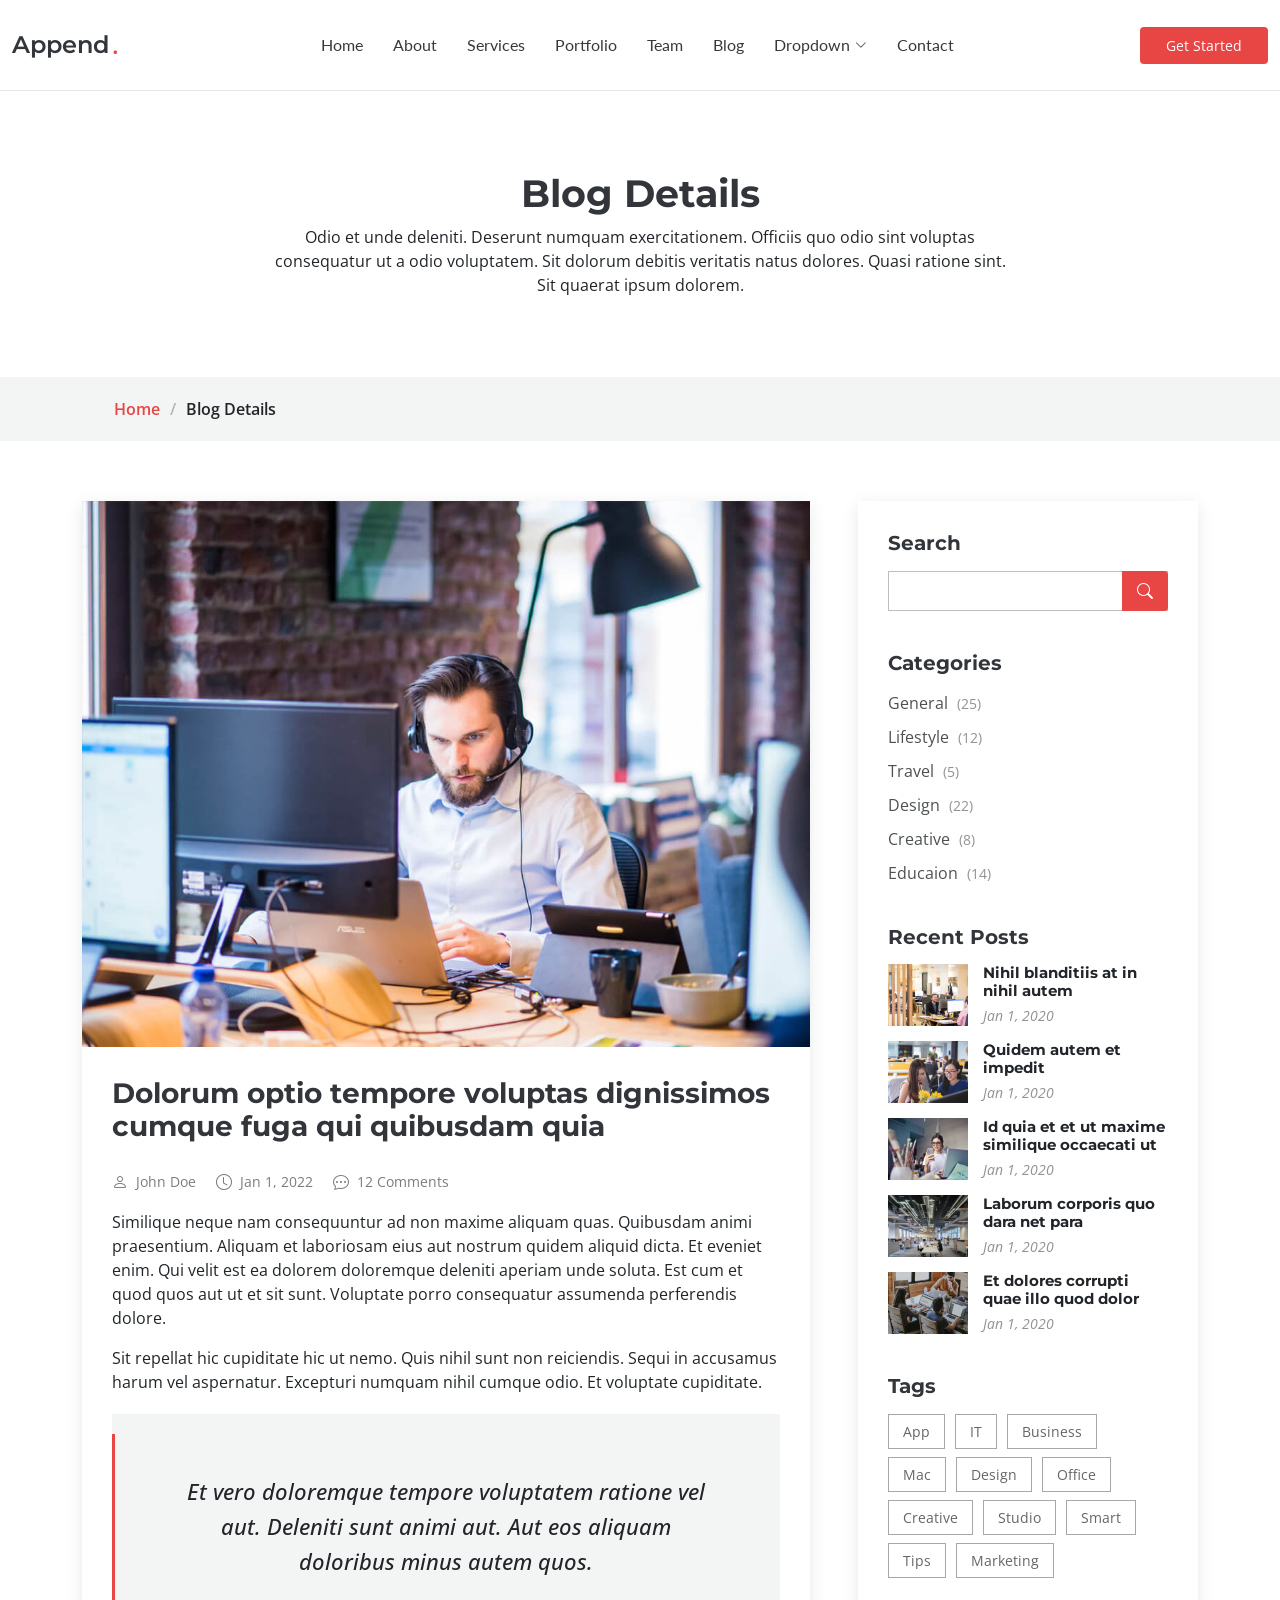
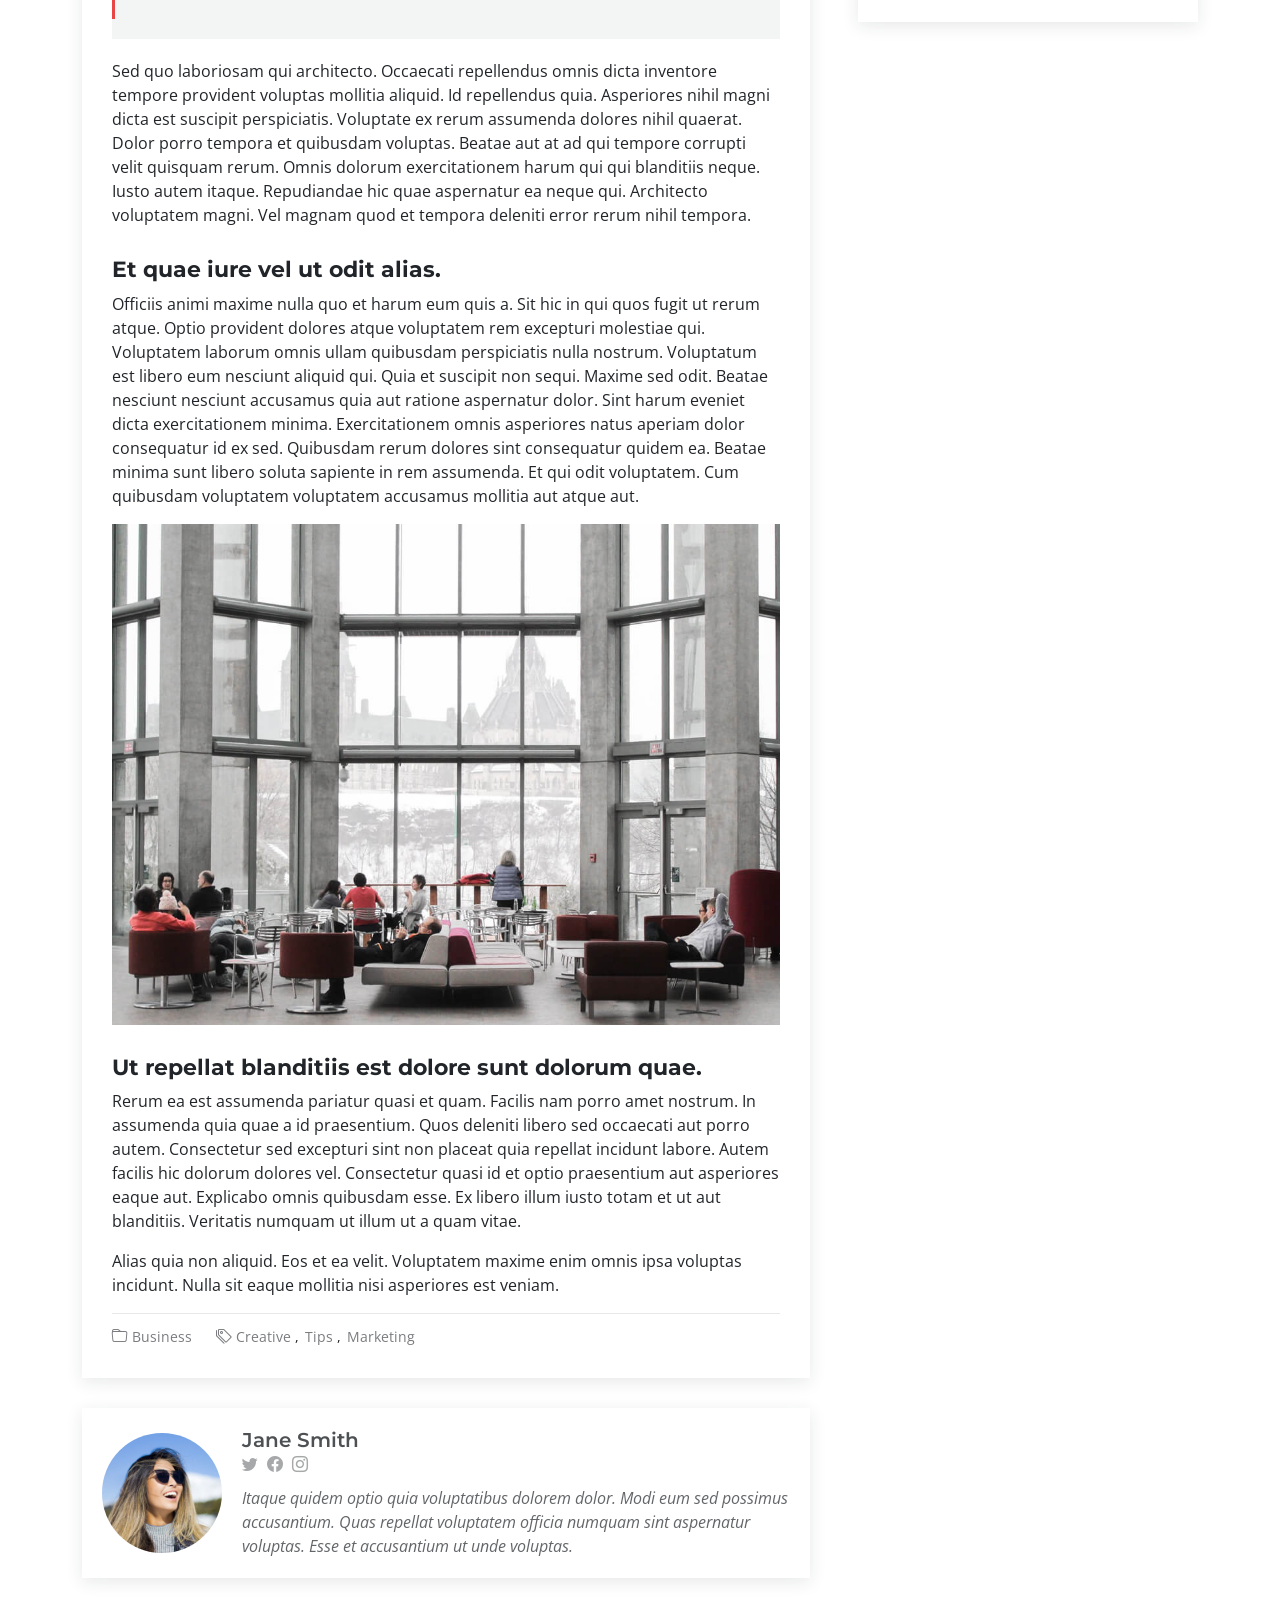
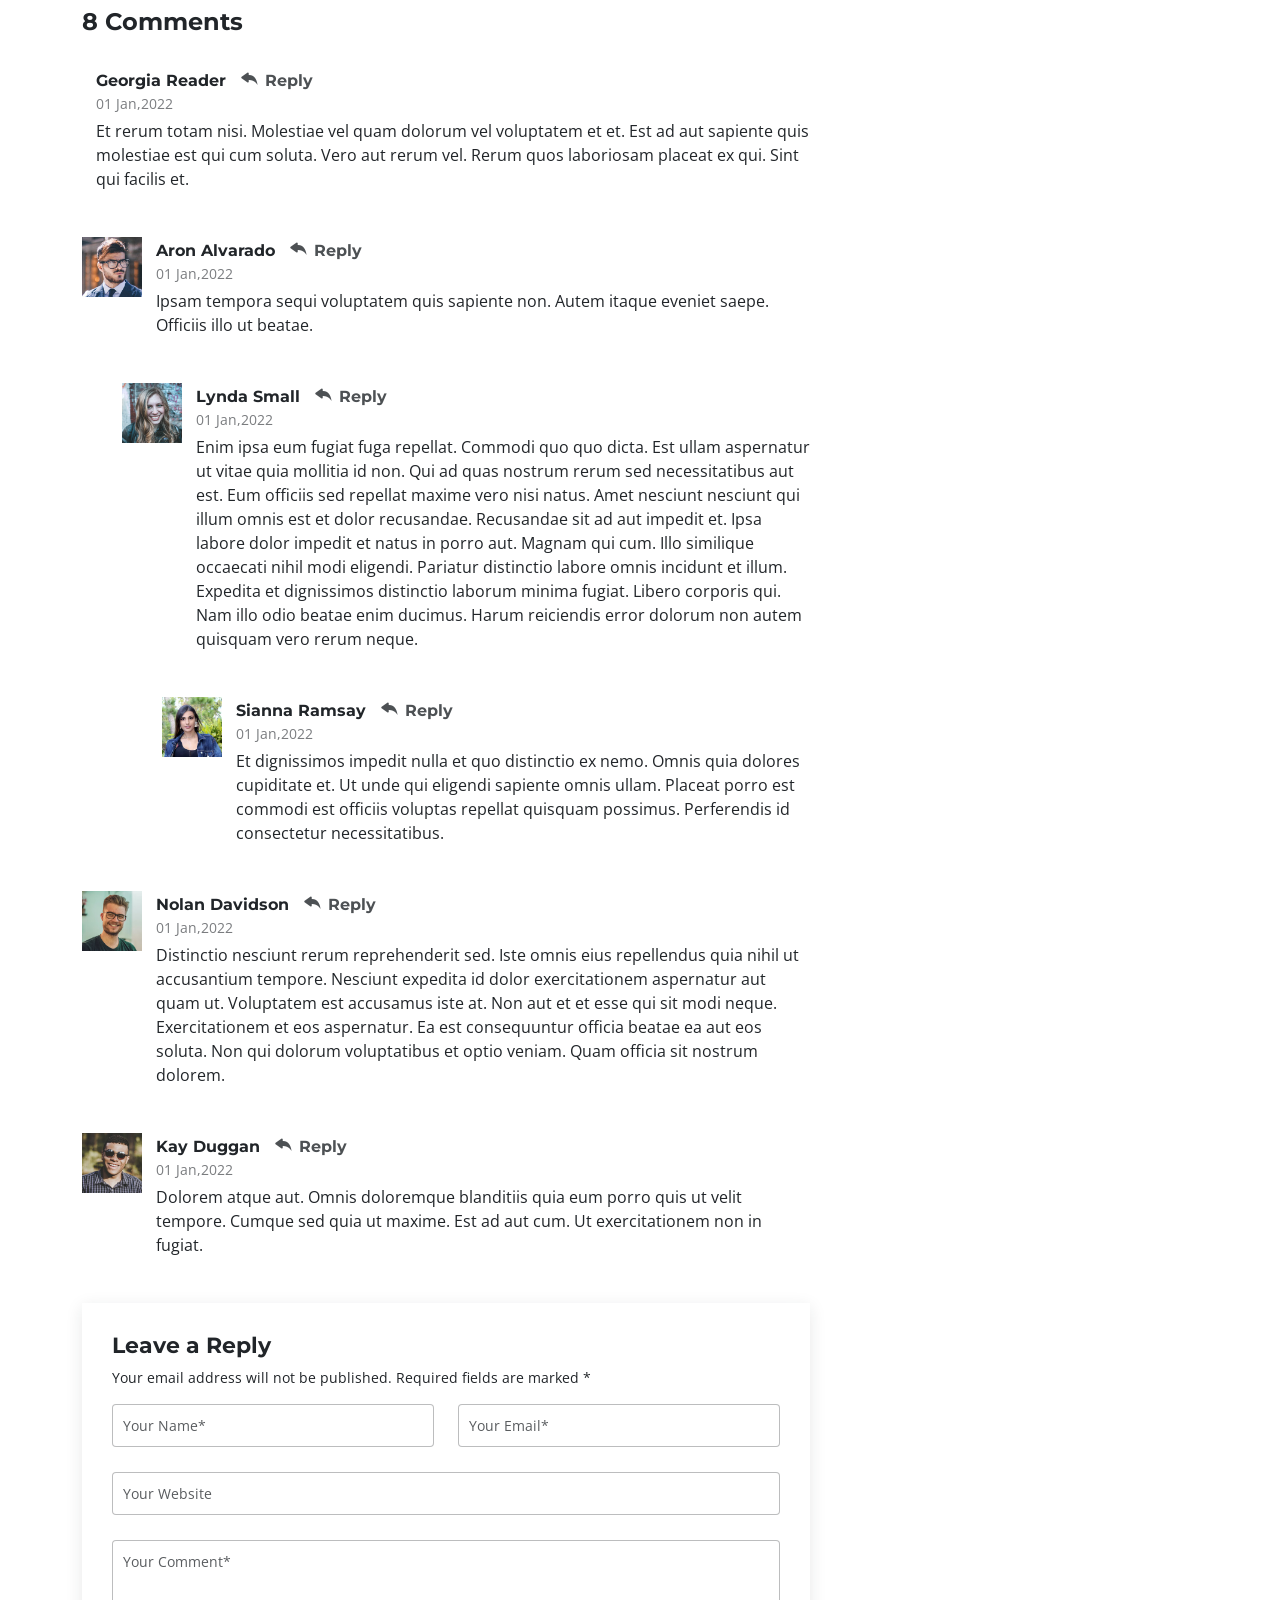
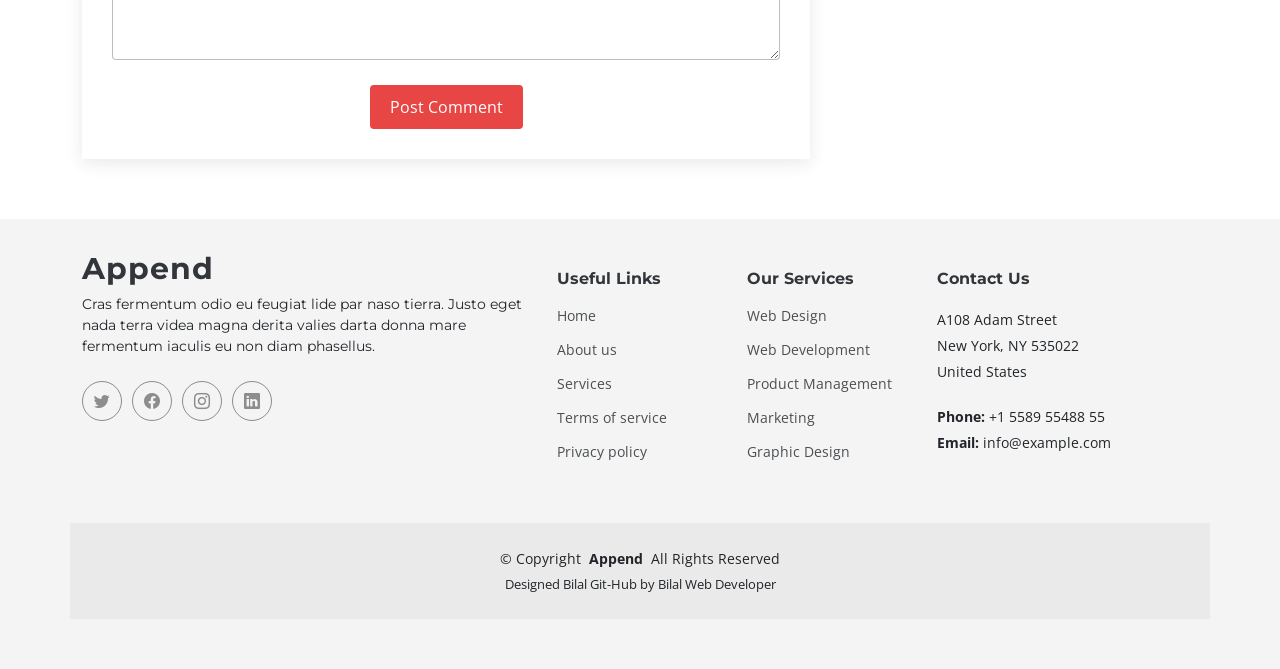
==== commit 4ad7c7c6: "halo" ====
--- a/Append/blog-details.html
+++ b/Append/blog-details.html
@@ -494,7 +494,7 @@
         <!-- You can delete the links only if you've purchased the pro version. -->
         <!-- Licensing information: https://bootstrapmade.com/license/ -->
         <!-- Purchase the pro version with working PHP/AJAX contact form: [buy-url] -->
-        Designed by <a href="https://bootstrapmade.com/">BootstrapMade</a>
+        <a>Designed  Bilal Git-Hub by Bilal Web Developer</a>
       </div>
     </div>
 
